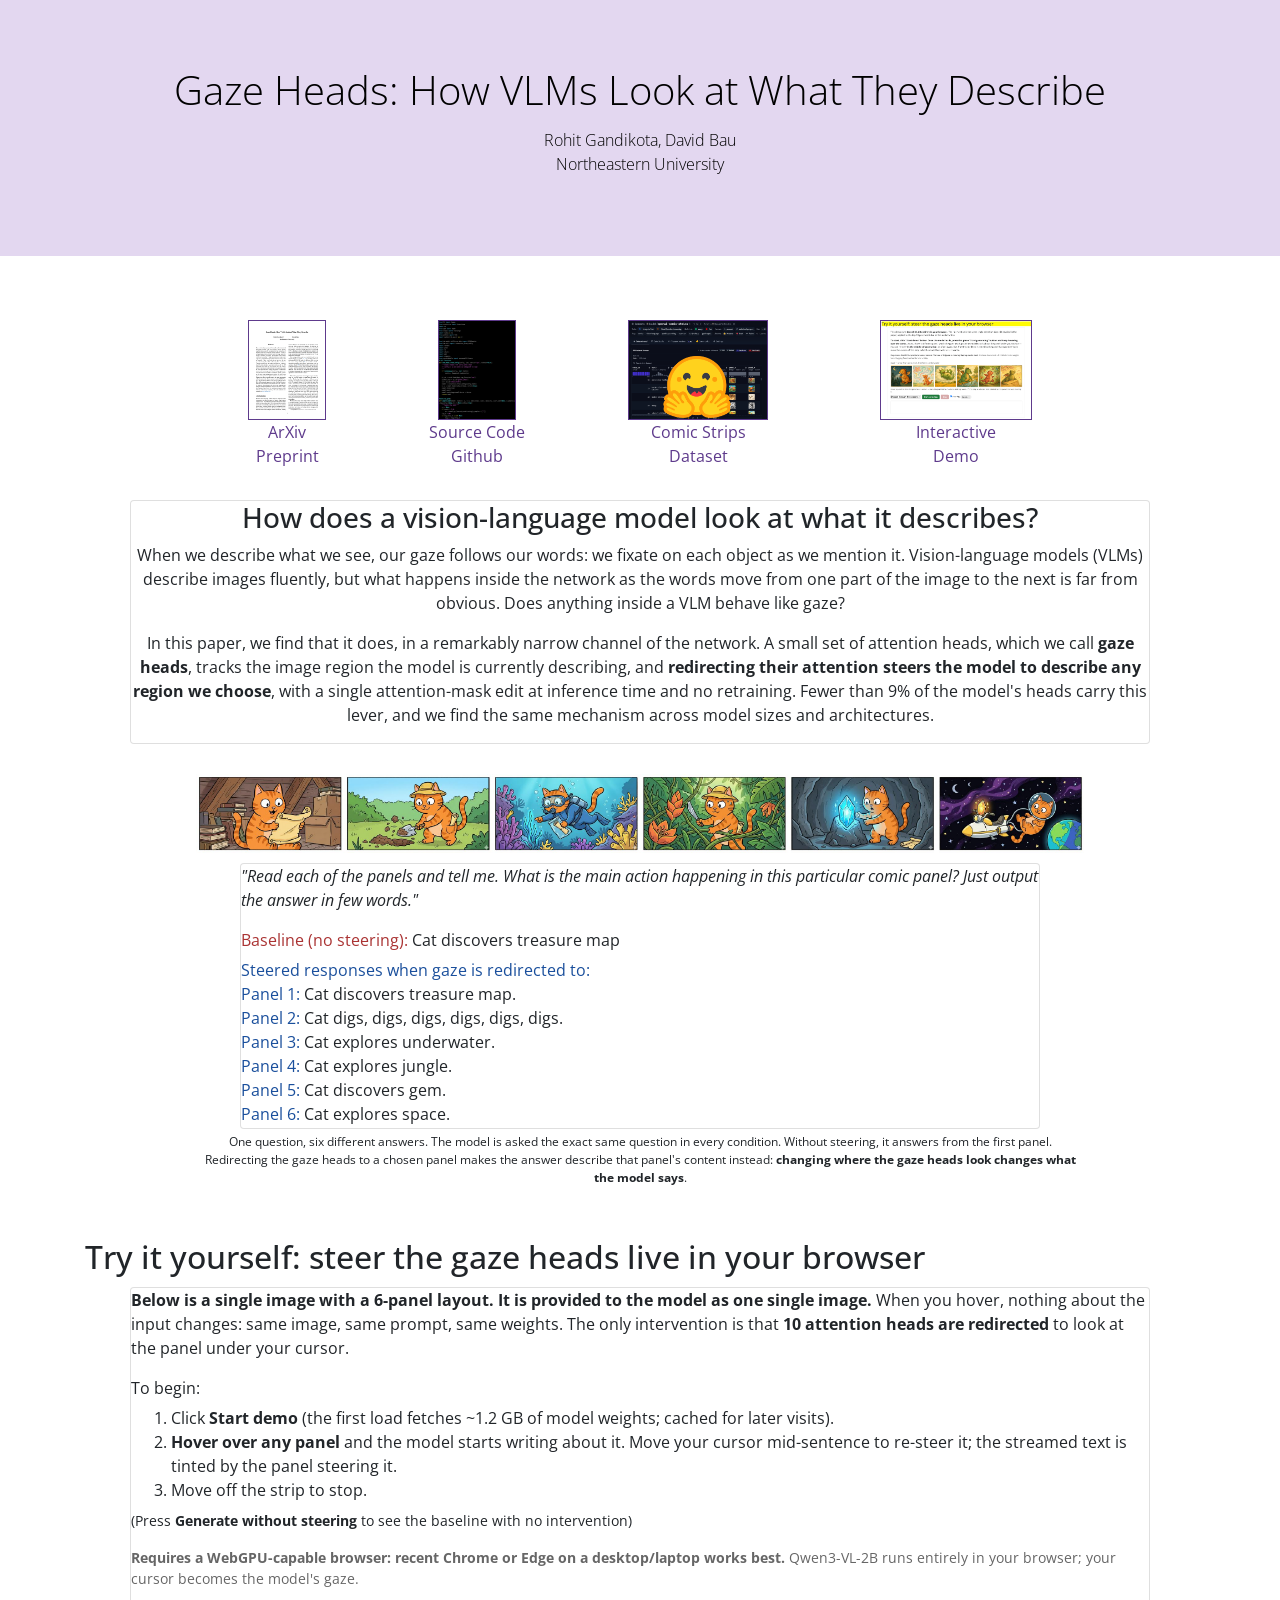
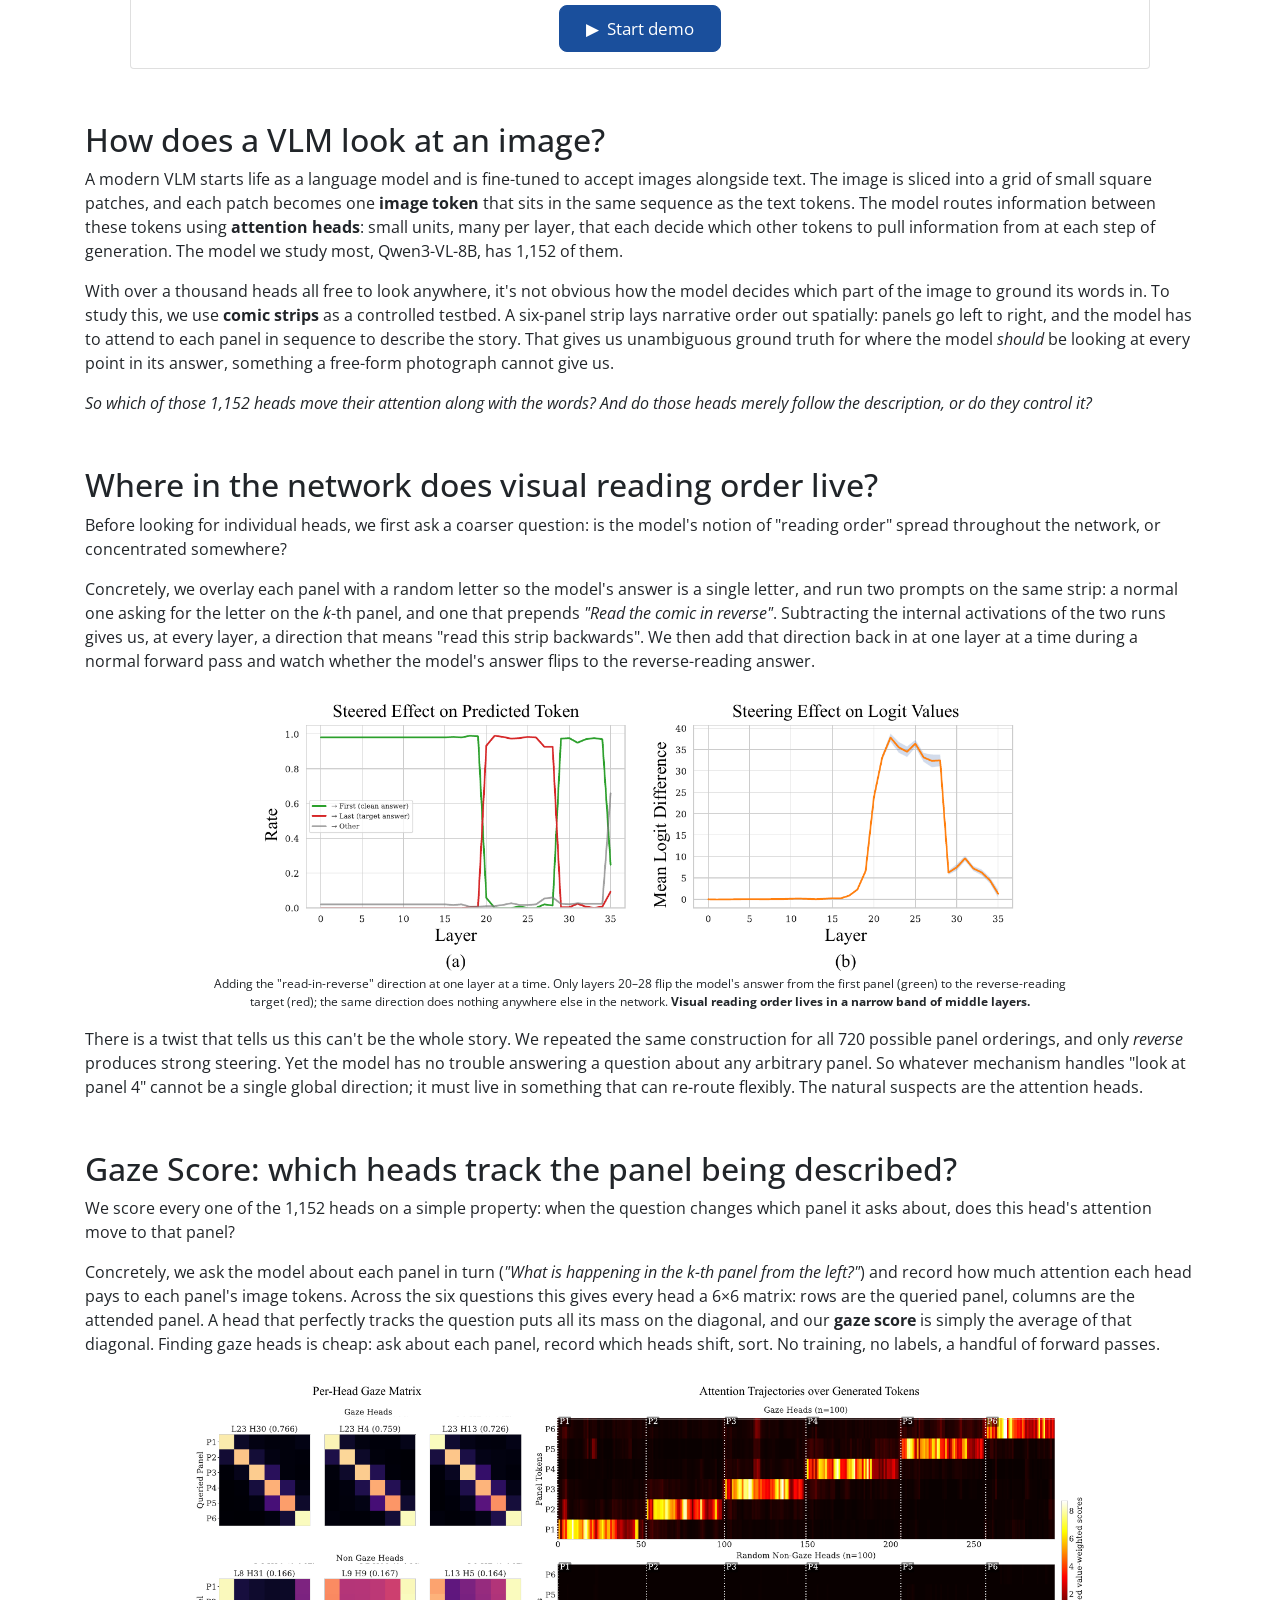
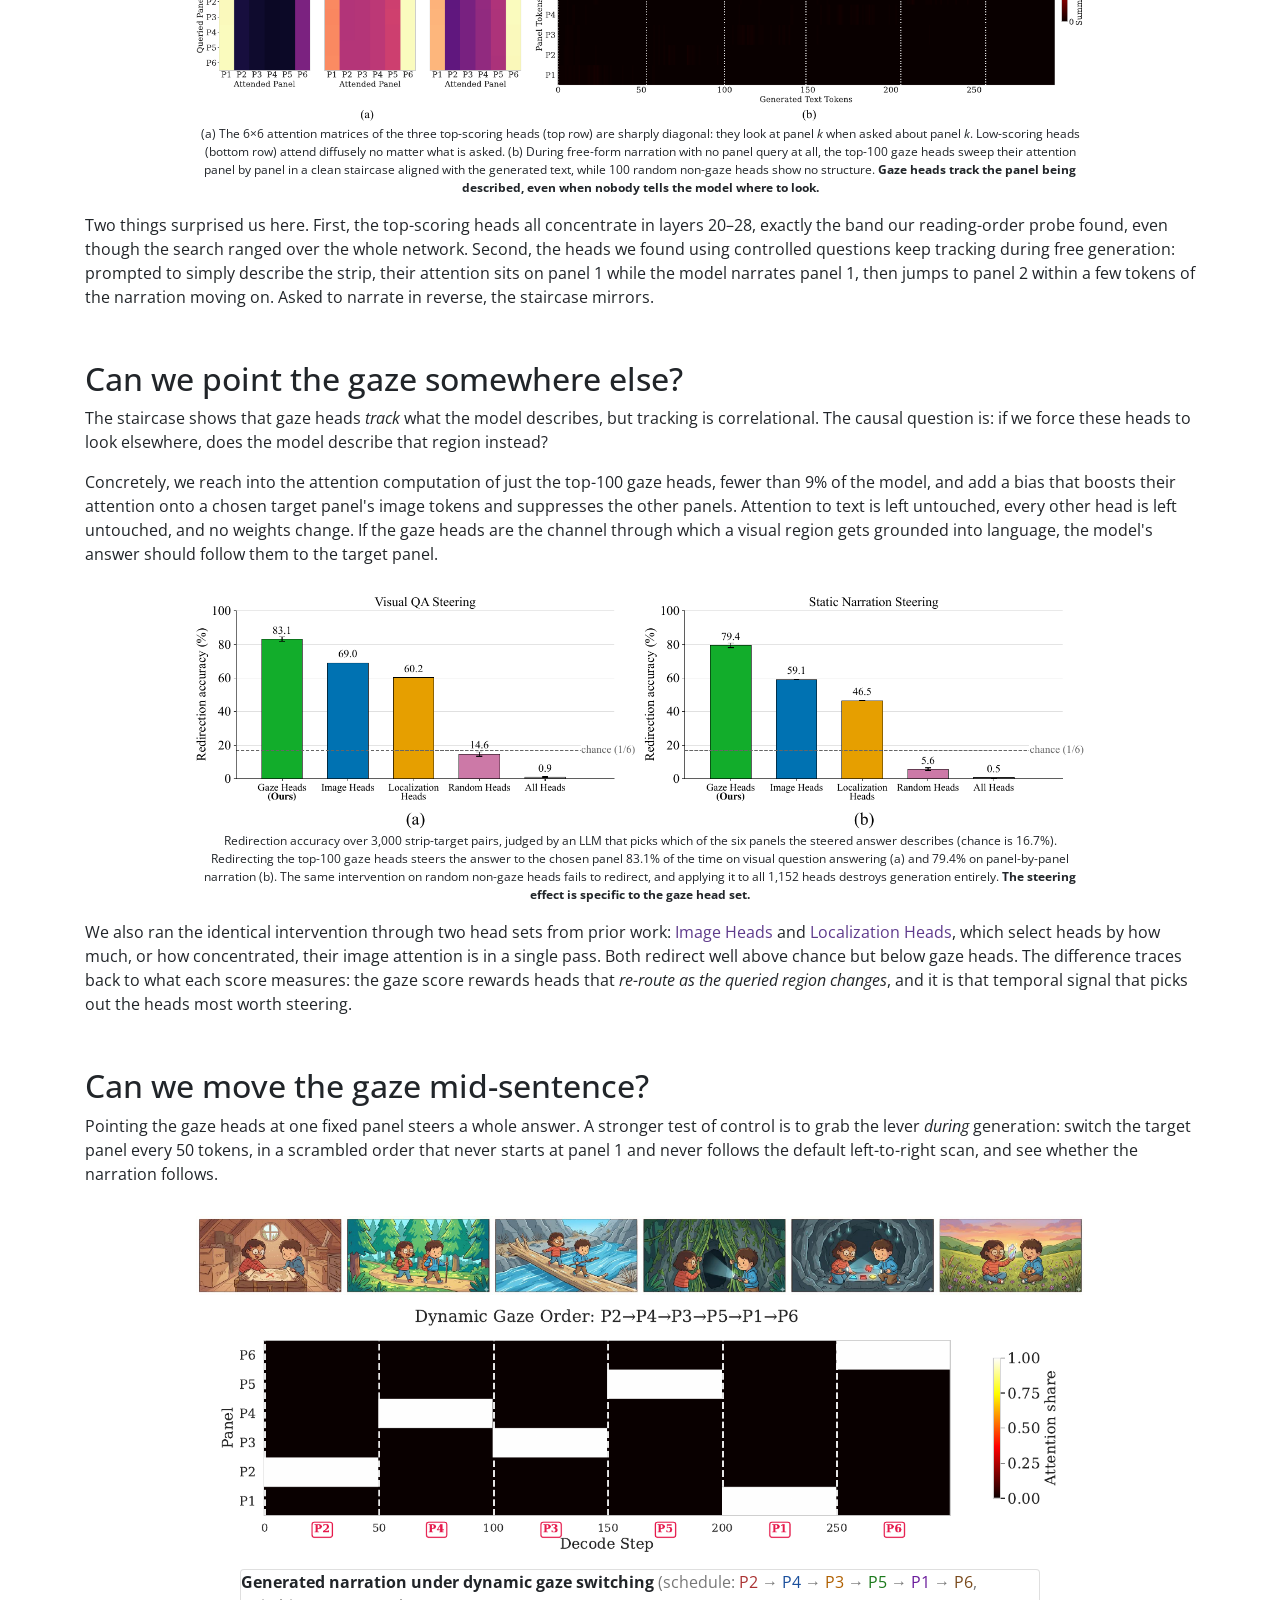
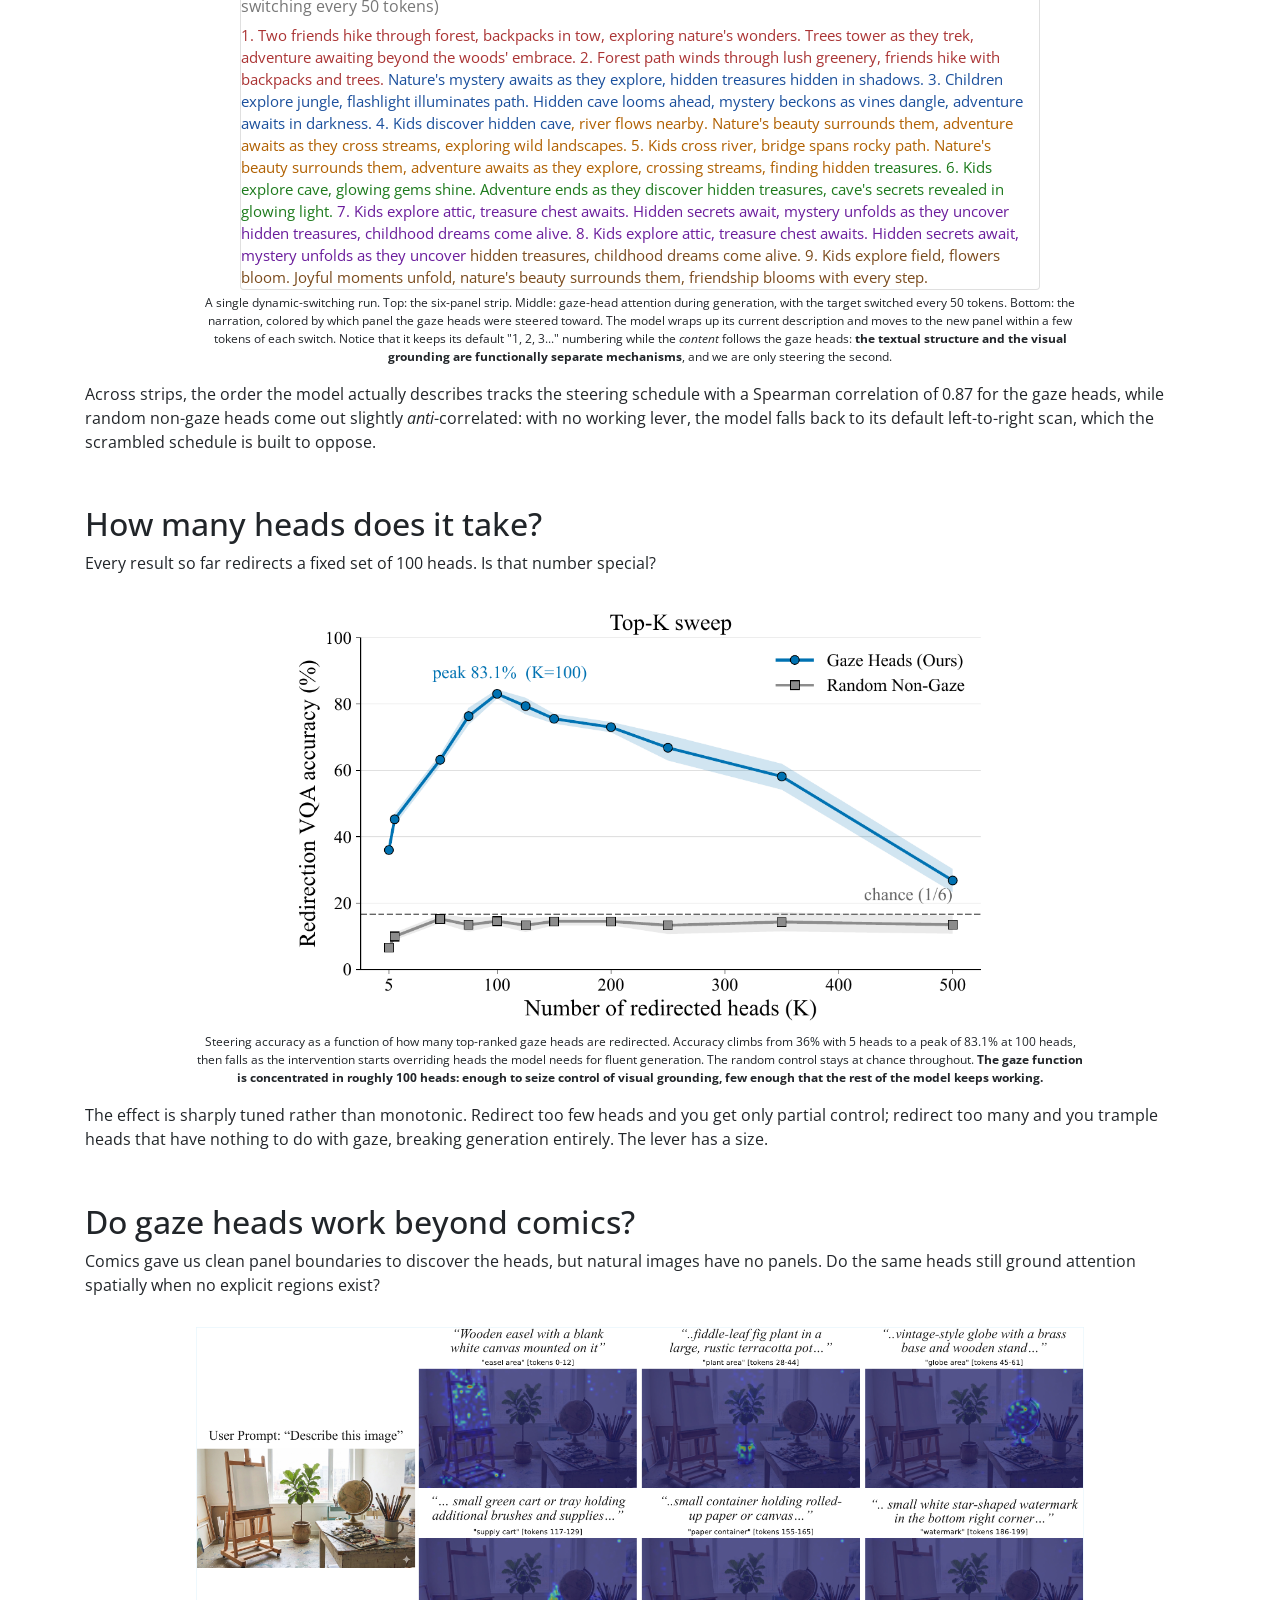
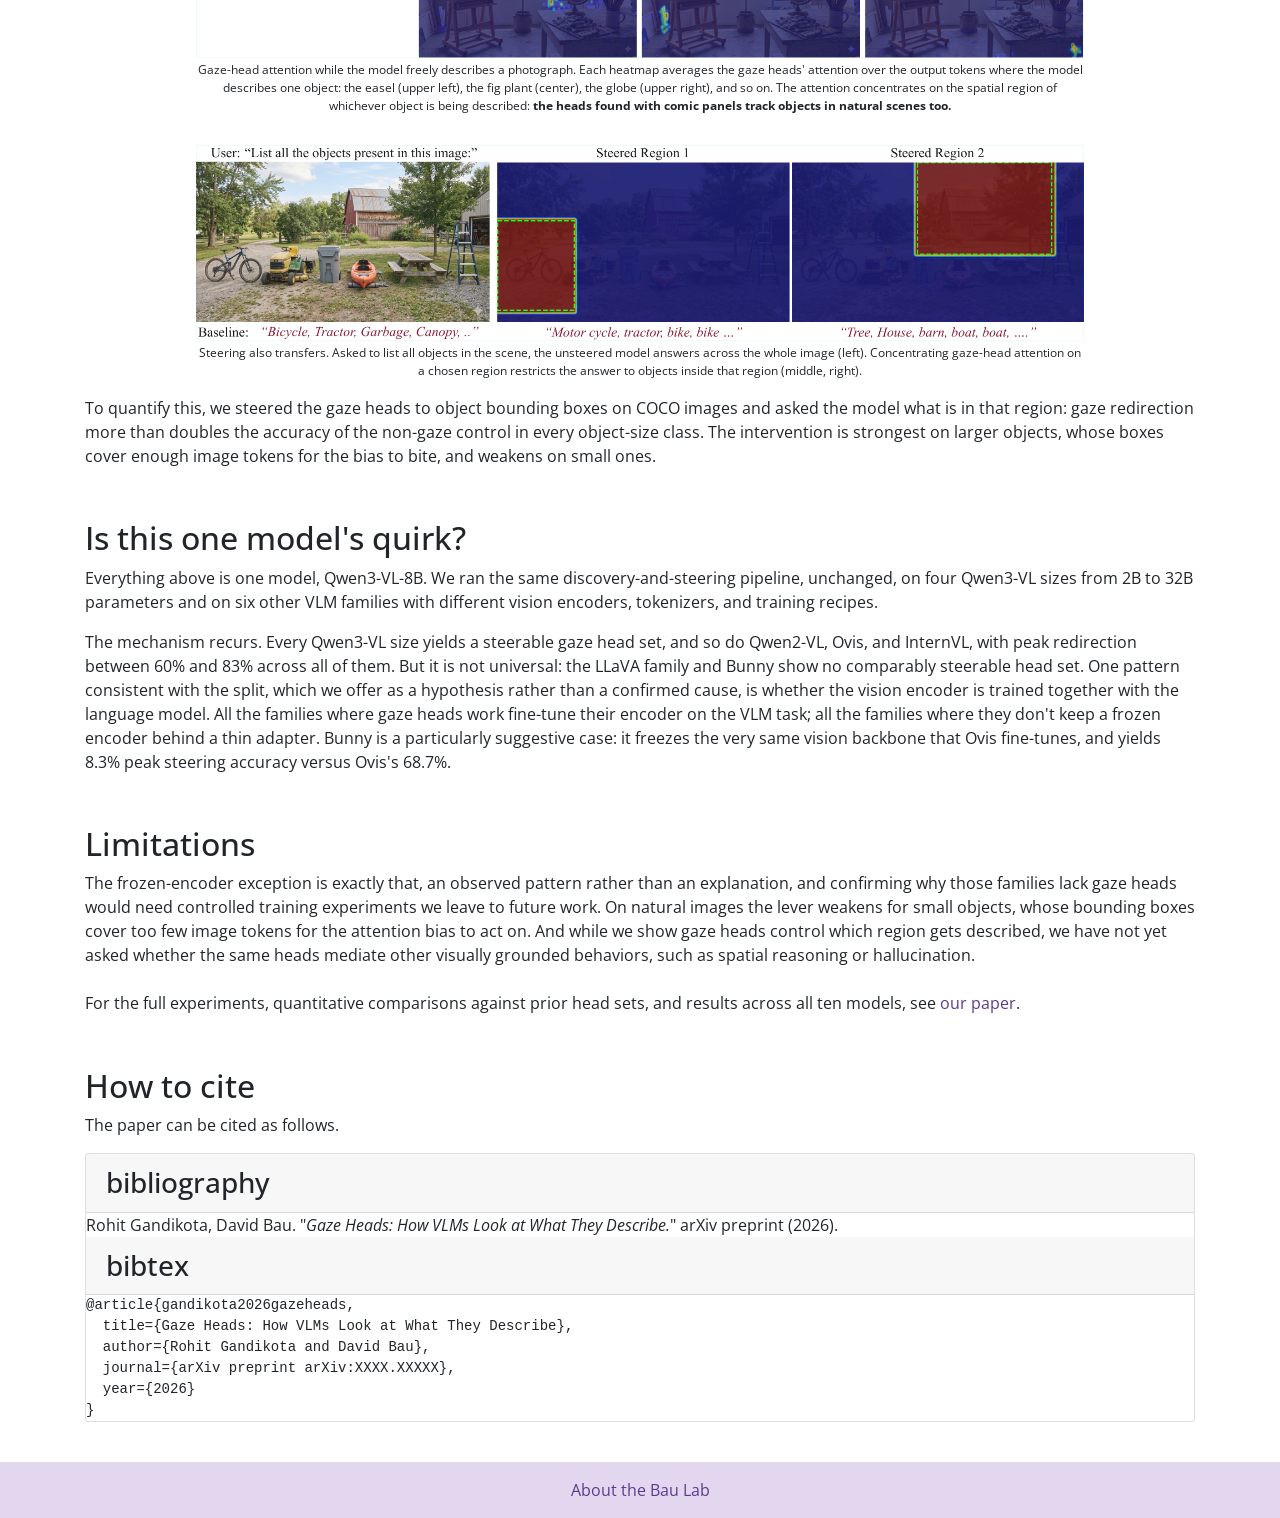
==== src/index.html @ 290272bc "adding new design cahnges" ====
<!doctype html>
<html lang="en">
<head>
<title>Gaze Heads: How VLMs Look at What They Describe</title>
<meta name="viewport" content="width=device-width,initial-scale=1" />
<meta name="description" content="A small set of attention heads in vision-language models tracks the image region being described, and redirecting them steers what the model says." />
<meta property="og:title" content="Gaze Heads: How VLMs Look at What They Describe" />
<meta property="og:description" content="A small set of attention heads in vision-language models tracks the image region being described, and redirecting them steers what the model says." />
<meta property="og:type" content="website" />
<meta name="twitter:card" content="summary" />
<meta name="twitter:title" content="Gaze Heads: How VLMs Look at What They Describe" />
<meta name="twitter:description" content="A small set of attention heads in vision-language models tracks the image region being described, and redirecting them steers what the model says." />
<link rel="apple-touch-icon" sizes="180x180" href="/images/apple-touch-icon.png">
<link rel="icon" type="image/png" sizes="32x32" href="/images/favicon-32x32.png">
<link rel="icon" type="image/png" sizes="16x16" href="/images/favicon-16x16.png">
<link rel="manifest" href="/site.webmanifest">

<link href="https://maxcdn.bootstrapcdn.com/bootstrap/4.0.0-alpha.6/css/bootstrap.min.css" rel="stylesheet" integrity="sha384-rwoIResjU2yc3z8GV/NPeZWAv56rSmLldC3R/AZzGRnGxQQKnKkoFVhFQhNUwEyJ" crossorigin="anonymous">
<script src="https://code.jquery.com/jquery-3.2.1.min.js" integrity="sha256-hwg4gsxgFZhOsEEamdOYGBf13FyQuiTwlAQgxVSNgt4=" crossorigin="anonymous"></script>
<link rel="preconnect" href="https://fonts.googleapis.com">
<link rel="preconnect" href="https://fonts.gstatic.com" crossorigin>
<link href="https://fonts.googleapis.com/css2?family=Noto+Sans+Math&display=swap" rel="stylesheet">
<link href="https://fonts.googleapis.com/css?family=Open+Sans:300,400,700" rel="stylesheet">
<link href="style.css" rel="stylesheet">

<style>
.relatedthumb {
  float:left; width: 200px; margin: 3px 10px 7px 0;
}
.relatedblock {
  clear: both;
  display: inline-block;
}
.bold-sc {
  font-variant: small-caps;
  font-weight: bold;
}
.cite, .citegroup {
  margin-bottom: 8px;
}
:target {
  background-color: yellow;
}
</style>
<script async src="https://www.googletagmanager.com/gtag/js?id=G-FD12LWN557"></script>
<script>
window.dataLayer = window.dataLayer || [];
function gtag(){dataLayer.push(arguments);}
gtag('js', new Date()); gtag('config', 'G-FD12LWN557');
</script>

</head>
<body class="nd-docs">
<div class="nd-pageheader">
 <div class="container">
 <h1 class="lead">
 Gaze Heads:
 <nobr class="widenobr">How VLMs Look</nobr>
 at
 <nobr class="widenobr">What They Describe</nobr>
 </h1>
<address>
  <nobr><a href="https://rohitgandikota.github.io/" target="_blank"
  >Rohit Gandikota</a>,</nobr>
  <nobr><a href="https://baulab.info/" target="_blank"
  >David Bau</a></nobr>
 <br>
  <nobr><a href="https://khoury.northeastern.edu/" target="_blank"
  >Northeastern University</a></nobr>

</address>
 </div>
</div><!-- end nd-pageheader -->

<div class="container">
<div class="row justify-content-center text-center">

<p>
<!-- TODO: update arXiv link once the preprint is live -->
<a href="https://arxiv.org/abs/XXXX.XXXXX" class="d-inline-block p-3 align-top" target="_blank"><img height="100" width="78" src="images/paper-thumb.png" style="border:1px solid; margin: 0 38px;" alt="ArXiv Preprint thumbnail" data-nothumb=""><br>ArXiv<br>Preprint</a>
<!-- TODO: update GitHub repo link -->
<a href="https://github.com/rohitgandikota/gaze-heads" class="d-inline-block p-3 align-top" target="_blank"><img height="100" width="78" src="images/code-thumb.png" style="border:1px solid; margin: 0 38px;" alt="Github code thumbnail" data-nothumb=""><br>Source Code<br>Github</a>
<a href="https://huggingface.co/datasets/baulab/openai-comic-strips" class="d-inline-block p-3 align-top" target="_blank"><img height="100" width="140" src="images/data-thumb.png" style="border:1px solid; margin: 0 38px;" alt="Dataset thumbnail" data-nothumb=""><br>Comic Strips<br>Dataset</a>
<a href="#demo" class="d-inline-block p-3 align-top"><img height="100" width="152" src="images/demo-thumb.png" style="border:1px solid; margin: 0 38px;" alt="Interactive demo thumbnail" data-nothumb=""><br>Interactive<br>Demo</a>
</p>

<div class="card" style="max-width: 1020px;">
<div class="card-block">
<h3>How does a vision-language model look at what it describes?</h3>
<p>
When we describe what we see, our gaze follows our words: we fixate on each
object as we mention it. Vision-language models (VLMs) describe images fluently,
but what happens inside the network as the words move from one part of the image
to the next is far from obvious. Does anything inside a VLM behave like gaze?
</p>
<p>
In this paper, we find that it does, in a remarkably narrow channel of the network.
A small set of attention heads, which we call <b>gaze heads</b>, tracks the image
region the model is currently describing, and <b>redirecting their attention steers
the model to describe any region we choose</b>, with a single attention-mask edit
at inference time and no retraining. Fewer than 9% of the model's heads carry
this lever, and we find the same mechanism across model sizes and architectures.
</p>
</div><!--card-block-->
</div><!--card-->

</div><!--row-->

<div class="row">
<div class="col">

<figure class="center_image" style="margin-top: 30px">
  <center><img src="images/paper/gaze/vqa_strip.png" style="width:100%; max-width:1000px"></center>
  <div class="card" style="max-width: 800px; margin: 10px auto 4px auto; text-align: left;">
    <div class="card-block">
    <p class="card-text"><i>"Read each of the panels and tell me. What is the main action happening in this particular comic panel? Just output the answer in few words."</i></p>
    <p class="card-text" style="margin-bottom: 6px;"><span style="color:#a33">Baseline (no steering):</span> Cat discovers treasure map</p>
    <p class="card-text" style="margin-bottom: 2px;"><span style="color:#1a4f9c">Steered responses when gaze is redirected to:</span><br>
    <span style="color:#1a4f9c">Panel 1:</span> Cat discovers treasure map.<br>
    <span style="color:#1a4f9c">Panel 2:</span> Cat digs, digs, digs, digs, digs, digs.<br>
    <span style="color:#1a4f9c">Panel 3:</span> Cat explores underwater.<br>
    <span style="color:#1a4f9c">Panel 4:</span> Cat explores jungle.<br>
    <span style="color:#1a4f9c">Panel 5:</span> Cat discovers gem.<br>
    <span style="color:#1a4f9c">Panel 6:</span> Cat explores space.</p>
    </div>
  </div>
  <figcaption>One question, six different answers. The model is asked the exact same
  question in every condition. Without steering, it answers from the first panel.
  Redirecting the gaze heads to a chosen panel makes the answer describe that panel's
  content instead: <b>changing where the gaze heads look changes what the model says</b>.
  </figcaption>
</figure>

  <h2 id="demo">Try it yourself: steer the gaze heads live in your browser</h2>
  <div class="card" style="max-width: 1020px; margin: 10px auto;">
    <div class="card-block" id="gazedemo-body">
      <p><b>Below is a single image with a 6-panel layout. It is provided to
        the model as one single image.</b> When you hover, nothing about the
        input changes: same image, same prompt, same weights. The only
        intervention is that <b>10 attention heads are redirected</b> to look
        at the panel under your cursor.</p>
      <p style="margin-bottom: 6px;">To begin:</p>
      <ol style="margin-bottom: 8px;">
        <li>Click <b>Start demo</b> (the first load fetches ~1.2&nbsp;GB of
          model weights; cached for later visits).</li>
        <li><b>Hover over any panel</b> and the model starts writing about it.
          Move your cursor mid-sentence to re-steer it; the streamed text is
          tinted by the panel steering it.</li>
        <li>Move off the strip to stop.</li>
      </ol>
      <p style="font-size: 14px;">(Press <b>Generate without steering</b> to
        see the baseline with no intervention)</p>
      <p id="gazedemo-note" style="color:#666; font-size: 14px;"><b>Requires a
      WebGPU-capable browser: recent Chrome or Edge on a desktop/laptop works
      best.</b> Qwen3-VL-2B runs entirely in your browser; your cursor becomes
      the model's gaze.</p>
      <p style="text-align:center;"><button id="gazedemo-start"
        style="padding: 10px 26px; font-size: 17px; border-radius: 8px;
        border: 1px solid #1a4f9c; background: #1a4f9c; color: white;
        cursor: pointer;">&#9654;&nbsp; Start demo</button></p>
    </div>
  </div>
  <script>
  document.getElementById('gazedemo-start').addEventListener('click', async function () {
    var btn = this;
    var note = document.getElementById('gazedemo-note');
    // The requirement note (#gazedemo-note) stays visible at ALL times \u2014
    // browsers can pass the navigator.gpu check and still stall later
    // (observed on Safari), and the note is the user's only hint why.
    var problem = function (msg) {
      var p = document.createElement('p');
      p.style.cssText = 'color:#a33; font-size: 14px;';
      p.innerHTML = msg;
      note.parentNode.insertBefore(p, note.nextSibling);
    };
    if (!navigator.gpu) {
      btn.style.display = 'none';
      problem('<b>This browser does not support WebGPU</b>, so the demo cannot run here.');
      return;
    }
    btn.disabled = true;
    btn.textContent = 'Starting\u2026';
    try {
      // Bump ?v= on demo.js changes so returning visitors never get a stale module.
      var mod = await import('./demo/demo.js?v=19');
      btn.style.display = 'none';
      await mod.start(document.getElementById('gazedemo-body'));
    } catch (e) {
      btn.disabled = false;
      btn.textContent = '\u25B6  Start demo';
      problem('The demo failed to start: ' + e.message);
      console.error(e);
    }
  });
  </script>

  <h2>How does a VLM look at an image?</h2>
  <p>A modern VLM starts life as a language model and is fine-tuned to accept images
  alongside text. The image is sliced into a grid of small square patches, and each patch
  becomes one <b>image token</b> that sits in the same sequence as the text tokens. The model
  routes information between these tokens using <b>attention heads</b>: small units, many per
  layer, that each decide which other tokens to pull information from at each step of
  generation. The model we study most, Qwen3-VL-8B, has 1,152 of them.</p>
  <p>With over a thousand heads all free to look anywhere, it's not obvious how the model
  decides which part of the image to ground its words in. To study this, we use <b>comic strips</b>
  as a controlled testbed. A six-panel strip lays narrative order out spatially: panels go
  left to right, and the model has to attend to each panel in sequence to describe the story.
  That gives us unambiguous ground truth for where the model <i>should</i> be looking at every
  point in its answer, something a free-form photograph cannot give us.</p>
  <p><i>So which of those 1,152 heads move their attention along with the words? And do
  those heads merely follow the description, or do they control it?</i></p>

  <h2>Where in the network does visual reading order live?</h2>
  <p>Before looking for individual heads, we first ask a coarser question: is the model's
  notion of "reading order" spread throughout the network, or concentrated somewhere?</p>
  <p>Concretely, we overlay each panel with a random letter so the model's answer is a single
  letter, and run two prompts on the same strip: a normal one asking for the letter on the
  <i>k</i>-th panel, and one that prepends <i>"Read the comic in reverse"</i>. Subtracting the
  internal activations of the two runs gives us, at every layer, a direction that means
  "read this strip backwards". We then add that direction back in at one layer at a time
  during a normal forward pass and watch whether the model's answer flips to the
  reverse-reading answer.</p>
  <figure class="center_image" style="margin-top: 30px">
    <center><img src="images/paper/gaze/layer_flip.png" style="width:100%; max-width:750px"></center>
    <figcaption>Adding the "read-in-reverse" direction at one layer at a time. Only layers
    20&ndash;28 flip the model's answer from the first panel (green) to the reverse-reading
    target (red); the same direction does nothing anywhere else in the network. <b>Visual
    reading order lives in a narrow band of middle layers.</b>
    </figcaption>
  </figure>
  <p>There is a twist that tells us this can't be the whole story. We repeated the same
  construction for all 720 possible panel orderings, and only <i>reverse</i> produces strong
  steering. Yet the model has no trouble answering a question about any arbitrary panel.
  So whatever mechanism handles "look at panel 4" cannot be a single global direction;
  it must live in something that can re-route flexibly. The natural suspects are the
  attention heads.</p>

  <h2>Gaze Score: which heads track the panel being described?</h2>
  <p>We score every one of the 1,152 heads on a simple property: when the question changes
  which panel it asks about, does this head's attention move to that panel?</p>
  <p>Concretely, we ask the model about each panel in turn (<i>"What is happening in the
  k-th panel from the left?"</i>) and record how much attention each head pays to each panel's
  image tokens. Across the six questions this gives every head a 6&times;6 matrix: rows are
  the queried panel, columns are the attended panel. A head that perfectly tracks the
  question puts all its mass on the diagonal, and our <b>gaze score</b> is simply the average
  of that diagonal. Finding gaze heads is cheap: ask about each panel, record which heads
  shift, sort. No training, no labels, a handful of forward passes.</p>
  <figure class="center_image" style="margin-top: 30px">
    <center><img src="images/paper/gaze/gaze_scores.png" style="width:100%; max-width:1000px"></center>
    <figcaption>(a)&nbsp;The 6&times;6 attention matrices of the three top-scoring heads (top row)
    are sharply diagonal: they look at panel <i>k</i> when asked about panel <i>k</i>. Low-scoring
    heads (bottom row) attend diffusely no matter what is asked. (b)&nbsp;During
    free-form narration with no panel query at all, the top-100 gaze heads sweep their attention
    panel by panel in a clean staircase aligned with the generated text, while 100 random
    non-gaze heads show no structure. <b>Gaze heads track the panel being described, even when
    nobody tells the model where to look.</b>
    </figcaption>
  </figure>
  <p>Two things surprised us here. First, the top-scoring heads all concentrate in layers
  20&ndash;28, exactly the band our reading-order probe found, even though the search ranged
  over the whole network. Second, the heads we found using controlled questions keep tracking
  during free generation: prompted to simply describe the strip, their attention sits on
  panel 1 while the model narrates panel 1, then jumps to panel 2 within a few tokens of the
  narration moving on. Asked to narrate in reverse, the staircase mirrors.</p>

  <h2>Can we point the gaze somewhere else?</h2>
  <p>The staircase shows that gaze heads <i>track</i> what the model describes, but tracking is
  correlational. The causal question is: if we force these heads to look elsewhere, does the
  model describe that region instead?</p>
  <p>Concretely, we reach into the attention computation of just the top-100 gaze heads,
  fewer than 9% of the model, and add a bias that boosts their attention onto a chosen
  target panel's image tokens and suppresses the other panels. Attention to text is left
  untouched, every other head is left untouched, and no weights change. If the gaze heads
  are the channel through which a visual region gets grounded into language, the model's
  answer should follow them to the target panel.</p>
  <figure class="center_image" style="margin-top: 30px">
    <center><img src="images/paper/gaze/redirection_bars.png" style="width:100%; max-width:900px"></center>
    <figcaption>Redirection accuracy over 3,000 strip-target pairs, judged by an LLM that picks
    which of the six panels the steered answer describes (chance is 16.7%). Redirecting the
    top-100 gaze heads steers the answer to the chosen panel 83.1% of the time on visual
    question answering (a) and 79.4% on panel-by-panel narration (b). The same intervention on
    random non-gaze heads fails to redirect, and applying it to all 1,152 heads destroys
    generation entirely. <b>The steering effect is specific to the gaze head set.</b>
    </figcaption>
  </figure>
  <p>We also ran the identical intervention through two head sets from prior work:
  <a href="https://arxiv.org/abs/2510.02790">Image Heads</a> and
  <a href="https://arxiv.org/abs/2503.06287">Localization Heads</a>, which select heads by how
  much, or how concentrated, their image attention is in a single pass. Both redirect well
  above chance but below gaze heads. The difference traces back to what each score measures:
  the gaze score rewards heads that <i>re-route as the queried region changes</i>, and it is that
  temporal signal that picks out the heads most worth steering.</p>

  <h2>Can we move the gaze mid-sentence?</h2>
  <p>Pointing the gaze heads at one fixed panel steers a whole answer. A stronger test of
  control is to grab the lever <i>during</i> generation: switch the target panel every 50 tokens,
  in a scrambled order that never starts at panel 1 and never follows the default
  left-to-right scan, and see whether the narration follows.</p>
  <figure class="center_image" style="margin-top: 30px">
    <center><img src="images/paper/gaze/dynamic_strip.png" style="width:100%; max-width:1000px"></center>
    <center><img src="images/paper/gaze/dynamic_trajectory.png" style="width:100%; max-width:850px; margin-top:8px"></center>
    <div class="card" style="max-width: 800px; margin: 10px auto 4px auto; text-align: left;">
      <div class="card-block">
      <p class="card-text" style="margin-bottom:6px"><b>Generated narration under dynamic gaze switching</b>
      <span style="color:#777">(schedule: <span style="color:#a33">P2</span> &rarr;
      <span style="color:#1a4f9c">P4</span> &rarr; <span style="color:#b06000">P3</span> &rarr;
      <span style="color:#1c7a1c">P5</span> &rarr; <span style="color:#6a1c9c">P1</span> &rarr;
      <span style="color:#7a4a1c">P6</span>, switching every 50 tokens)</span></p>
      <p class="card-text" style="font-size:0.92em; margin-bottom:0">
      <span style="color:#a33">1. Two friends hike through forest, backpacks in tow, exploring nature's wonders. Trees tower as they trek, adventure awaiting beyond the woods' embrace. 2. Forest path winds through lush greenery, friends hike with backpacks and trees.</span>
      <span style="color:#1a4f9c">Nature's mystery awaits as they explore, hidden treasures hidden in shadows. 3. Children explore jungle, flashlight illuminates path. Hidden cave looms ahead, mystery beckons as vines dangle, adventure awaits in darkness. 4. Kids discover hidden cave</span><span style="color:#b06000">, river flows nearby. Nature's beauty surrounds them, adventure awaits as they cross streams, exploring wild landscapes. 5. Kids cross river, bridge spans rocky path. Nature's beauty surrounds them, adventure awaits as they explore, crossing streams, finding hidden</span>
      <span style="color:#1c7a1c">treasures. 6. Kids explore cave, glowing gems shine. Adventure ends as they discover hidden treasures, cave's secrets revealed in glowing light.</span>
      <span style="color:#6a1c9c">7. Kids explore attic, treasure chest awaits. Hidden secrets await, mystery unfolds as they uncover hidden treasures, childhood dreams come alive. 8. Kids explore attic, treasure chest awaits. Hidden secrets await, mystery unfolds as they uncover</span>
      <span style="color:#7a4a1c">hidden treasures, childhood dreams come alive. 9. Kids explore field, flowers bloom. Joyful moments unfold, nature's beauty surrounds them, friendship blooms with every step.</span>
      </p>
      </div>
    </div>
    <figcaption>A single dynamic-switching run. Top: the six-panel strip. Middle: gaze-head
    attention during generation, with the target switched every 50 tokens. Bottom: the
    narration, colored by which panel the gaze heads were steered toward. The model wraps up
    its current description and moves to the new panel within a few tokens of each switch.
    Notice that it keeps its default "1, 2, 3..." numbering while the <i>content</i> follows the
    gaze heads: <b>the textual structure and the visual grounding are functionally separate
    mechanisms</b>, and we are only steering the second.
    </figcaption>
  </figure>
  <p>Across strips, the order the model actually describes tracks the steering schedule with
  a Spearman correlation of 0.87 for the gaze heads, while random non-gaze heads come out
  slightly <i>anti</i>-correlated: with no working lever, the model falls back to its default
  left-to-right scan, which the scrambled schedule is built to oppose.</p>

  <h2>How many heads does it take?</h2>
  <p>Every result so far redirects a fixed set of 100 heads. Is that number special?</p>
  <figure class="center_image" style="margin-top: 30px">
    <center><img src="images/paper/gaze/topk_sweep.png" style="width:100%; max-width:700px"></center>
    <figcaption>Steering accuracy as a function of how many top-ranked gaze heads are
    redirected. Accuracy climbs from 36% with 5 heads to a peak of 83.1% at 100 heads, then
    falls as the intervention starts overriding heads the model needs for fluent generation.
    The random control stays at chance throughout. <b>The gaze function is concentrated in
    roughly 100 heads: enough to seize control of visual grounding, few enough that the rest
    of the model keeps working.</b>
    </figcaption>
  </figure>
  <p>The effect is sharply tuned rather than monotonic. Redirect too few heads and you get
  only partial control; redirect too many and you trample heads that have nothing to do with
  gaze, breaking generation entirely. The lever has a size.</p>

  <h2>Do gaze heads work beyond comics?</h2>
  <p>Comics gave us clean panel boundaries to discover the heads, but natural images have no
  panels. Do the same heads still ground attention spatially when no explicit regions exist?</p>
  <figure class="center_image" style="margin-top: 30px">
    <center><img src="images/paper/gaze/natural_gaze.png" style="width:100%; max-width:1000px"></center>
    <figcaption>Gaze-head attention while the model freely describes a photograph. Each heatmap
    averages the gaze heads' attention over the output tokens where the model describes one
    object: the easel (upper left), the fig plant (center), the globe (upper right), and so on.
    The attention concentrates on the spatial region of whichever object is being described:
    <b>the heads found with comic panels track objects in natural scenes too.</b>
    </figcaption>
  </figure>
  <figure class="center_image" style="margin-top: 30px">
    <center><img src="images/paper/gaze/natural_steer.png" style="width:100%; max-width:1000px"></center>
    <figcaption>Steering also transfers. Asked to list all objects in the scene, the unsteered
    model answers across the whole image (left). Concentrating gaze-head attention on a chosen
    region restricts the answer to objects inside that region (middle, right).
    </figcaption>
  </figure>
  <p>To quantify this, we steered the gaze heads to object bounding boxes on COCO images and
  asked the model what is in that region: gaze redirection more than doubles the accuracy of
  the non-gaze control in every object-size class. The intervention is strongest on larger
  objects, whose boxes cover enough image tokens for the bias to bite, and weakens on small
  ones.</p>

  <h2>Is this one model's quirk?</h2>
  <p>Everything above is one model, Qwen3-VL-8B. We ran the same discovery-and-steering
  pipeline, unchanged, on four Qwen3-VL sizes from 2B to 32B parameters and on six other VLM
  families with different vision encoders, tokenizers, and training recipes.</p>
  <p>The mechanism recurs. Every Qwen3-VL size yields a steerable gaze head set, and so do
  Qwen2-VL, Ovis, and InternVL, with peak redirection between 60% and 83% across all of them.
  But it is not universal: the LLaVA family and Bunny show no comparably steerable head set.
  One pattern consistent with the split, which we offer as a hypothesis rather than a
  confirmed cause, is whether the vision encoder is trained together with the language model.
  All the families where gaze heads work fine-tune their encoder on the VLM task; all the
  families where they don't keep a frozen encoder behind a thin adapter. Bunny is a
  particularly suggestive case: it freezes the very same vision backbone that Ovis fine-tunes,
  and yields 8.3% peak steering accuracy versus Ovis's 68.7%.</p>

  <h2>Limitations</h2>
  <p>The frozen-encoder exception is exactly that, an observed pattern rather than an explanation,
  and confirming why those families lack gaze heads would need controlled training experiments
  we leave to future work. On natural images the lever weakens for small objects, whose
  bounding boxes cover too few image tokens for the attention bias to act on. And while we
  show gaze heads control which region gets described, we have not yet asked whether the same
  heads mediate other visually grounded behaviors, such as spatial reasoning or hallucination.</p>

  <p style="margin-top: 24px">For the full experiments, quantitative comparisons against prior
  head sets, and results across all ten models, see
  <!-- TODO: update arXiv link -->
  <a href="https://arxiv.org/abs/XXXX.XXXXX">our paper</a>.</p>

<h2>How to cite</h2>

<p>The paper can be cited as follows.
</p>

<div class="card">
<h3 class="card-header">bibliography</h3>
<div class="card-block">
<p style="text-indent: -3em; margin-left: 3em;" class="card-text clickselect">
Rohit Gandikota, David Bau. "<em>Gaze Heads: How VLMs Look at What They Describe.</em>"
arXiv preprint (2026).
</p>
</div>
<h3 class="card-header">bibtex</h3>
<div class="card-block">
<pre class="card-text clickselect">
@article{gandikota2026gazeheads,
  title={Gaze Heads: How VLMs Look at What They Describe},
  author={Rohit Gandikota and David Bau},
  journal={arXiv preprint arXiv:XXXX.XXXXX},
  year={2026}
}
</pre>
</div>
</div>
</p>

</div>
</div><!--row -->
</div> <!-- container -->

<footer class="nd-pagefooter">
  <div class="row">
    <div class="col-6 col-md text-center">
      <a href="https://baulab.info/">About the Bau Lab</a>
    </div>
  </div>
</footer>

</body>
<script>
$(document).on('click', '.clickselect', function(ev) {
  var range = document.createRange();
  range.selectNodeContents(this);
  var sel = window.getSelection();
  sel.removeAllRanges();
  sel.addRange(range);
});
</script>
</html>
---- src/style.css ----
body, td, th {
  font-family: 'Open Sans', sans-serif;
}
h2 {
  margin-top: 3ex;
}
/* Soft lilac: Gaze Heads */
.color-primary-0 { color: #5E3A8C }

a {
  color: #5E3A8C;
}
.color-primary-1 { color: #199099 }
.color-primary-2 { color: #969518 }
.color-primary-3 { color: #1AA16A }
.color-primary-4 { color: #56A11A }

.nd-pageheader {
  padding: 2rem 15px;
  margin-bottom: 1.5rem;
  color: #000000;
  text-align: center;
  background-color: #E3D7F0;
}

.nd-pageheader a, .nd-pageheader a.likelink {
  color: #000000;
}

.nd-pagefooter {
  margin-top: 1.5rem;
  padding: 1rem;
  color: #000000;
  text-align: center;
  background-color: #E3D7F0;
}

.nd-pagefooter a {
  color: #5E3A8C;
}

.nd-pageheader .container {
  position: relative
}

.nd-pageheader address {
  font-weight: 300;
}

.nd-pageheader p, .nd-pageheader h1 {
  margin-bottom: 0.75rem;
  font-size: 2.25rem;
  font-weight: 300;
  line-height: 1.3;
}

.citation {
  margin-top: 15px;
  clear: both;
}
.citation:after {
  content: '';
  display: table;
  clear: both;
}
.citation img {
  float: left;
  margin: 0 10px 10px 0;
  width: 250px;
}

.newsmedia {
  margin-top: 15px;
  clear: both;
}
.newsmedia:after {
  content: '';
  display: table;
  clear: both;
}
.newsmedia img {
  float: left;
  margin: 20px 20px 10px 0;
  width: 140px;
  border: none;
}


figcaption {
  display: block;
  text-align: center;
  font-size: 12px;
  margin-top: 3px;
}

.highlight {
  padding: 1.5rem;
  margin-right: 0;
  margin-left: 0;
  background: gainsboro;
}

.bigfig {
  max-width: 90%;
  width: 700px;
}
.smallfig {
  text-align: center;
  width: 90%;
}
.medfig {
  text-align: center;
  width: 90%;
}

.modal .big-modal {
  width:auto;
  max-width:90%;
  max-height:80%;
}

.img-wrapper {
  text-align: center;
}

.big-modal img {
  max-height: 60vh;
}

.img-scroller {
  overflow-x: scroll;
}

.img-scroller .img-fluid {
  max-width: initial;
}

@media (min-width: 576px) {
  .nd-pageheader {
    padding-top:4rem;
    padding-bottom: 4rem;
    margin-bottom: 3rem;
  }
}

@media (min-width: 768px) {
  .smallfig {
    width: 65%;
  }
  .medfig {
    width: 75%;
  }
  .nd-pageheader p, .nd-pageheader h1 {
    font-size: 2.5rem
  }
  .twocol-md {
     column-count: 2;
  }
}

@media (min-width: 992px) {
  .smallfig {
    width: 40%;
  }
  .medfig {
    width: 50%;
  }
  #fig-arch-compare {
    width: 49%;
  }
}

.best { font: 12.5px Helvetica; }
.best { border-collapse: collapse; border-spacing: 0; }
.best td { position: relative; }
.best td img { margin-top: 15px; }
.best td .unit { font-size: 10px; position: absolute; top: 0; left: 3px; white-space: nowrap; width: 100%; text-overflow: clip; overflow: hidden; }
.best td .score { display: none; position: absolute; top: 0; right: 3px; white-sapce: nowrap; }
.best td:nth-child(1) {
  min-width: 28px;
  border-right: 3px solid transparent;
}
.best td .netname {
	transform: translateX(-50%) translateY(-50%) rotate(-90deg);
	position: absolute;
	left: 50%;
	top: 50%;
	text-align: center;
	font: 12px helvetica;
	white-space: nowrap;
	padding: 4px;
}
.best th, .best td {
  padding-left: 3px;
}
.best img {
  width: 100%;
}
.best .concept {
	color: black;
	font: 14px helvetica;
  padding-bottom: 2px;
  text-transform: capitalize;
  text-align: left;
  margin-right: 1px;
}

nobr.widenobr {
  white-space: normal;
}

@media (min-width: 576px) {
  .best td .unit { font-size: inherit; }
  .best td .netname { font-size: 14px; }
  .best .concept { font-size: 20px; }
   br.widenobr { white-space: nowrap; }
}

@media (min-width: 768px) {
  .best td .netname { font-size: 17px; }
}

@media (min-width: 1200px) {
  .best td .score { display: block; }
}

.modal {
  text-align: center;
  padding: 0!important;
}

.modal:before {
  content: '';
  display: inline-block;
  height: 80%;
  vertical-align: middle;
  margin-right: -4px;
}

.modal-dialog {
  display: inline-block;
  text-align: left;
  vertical-align: middle;
}

.center_image {
  display: block;
  margin-left: auto;
  margin-right: auto;
  width: 80%;
}
/* Trick for moving the media-control-panel down on chrome */
/*
video::-webkit-media-controls-panel {
 margin-top: 30px;
}
video[controls] {
 margin-bottom: 30px;
}
*/
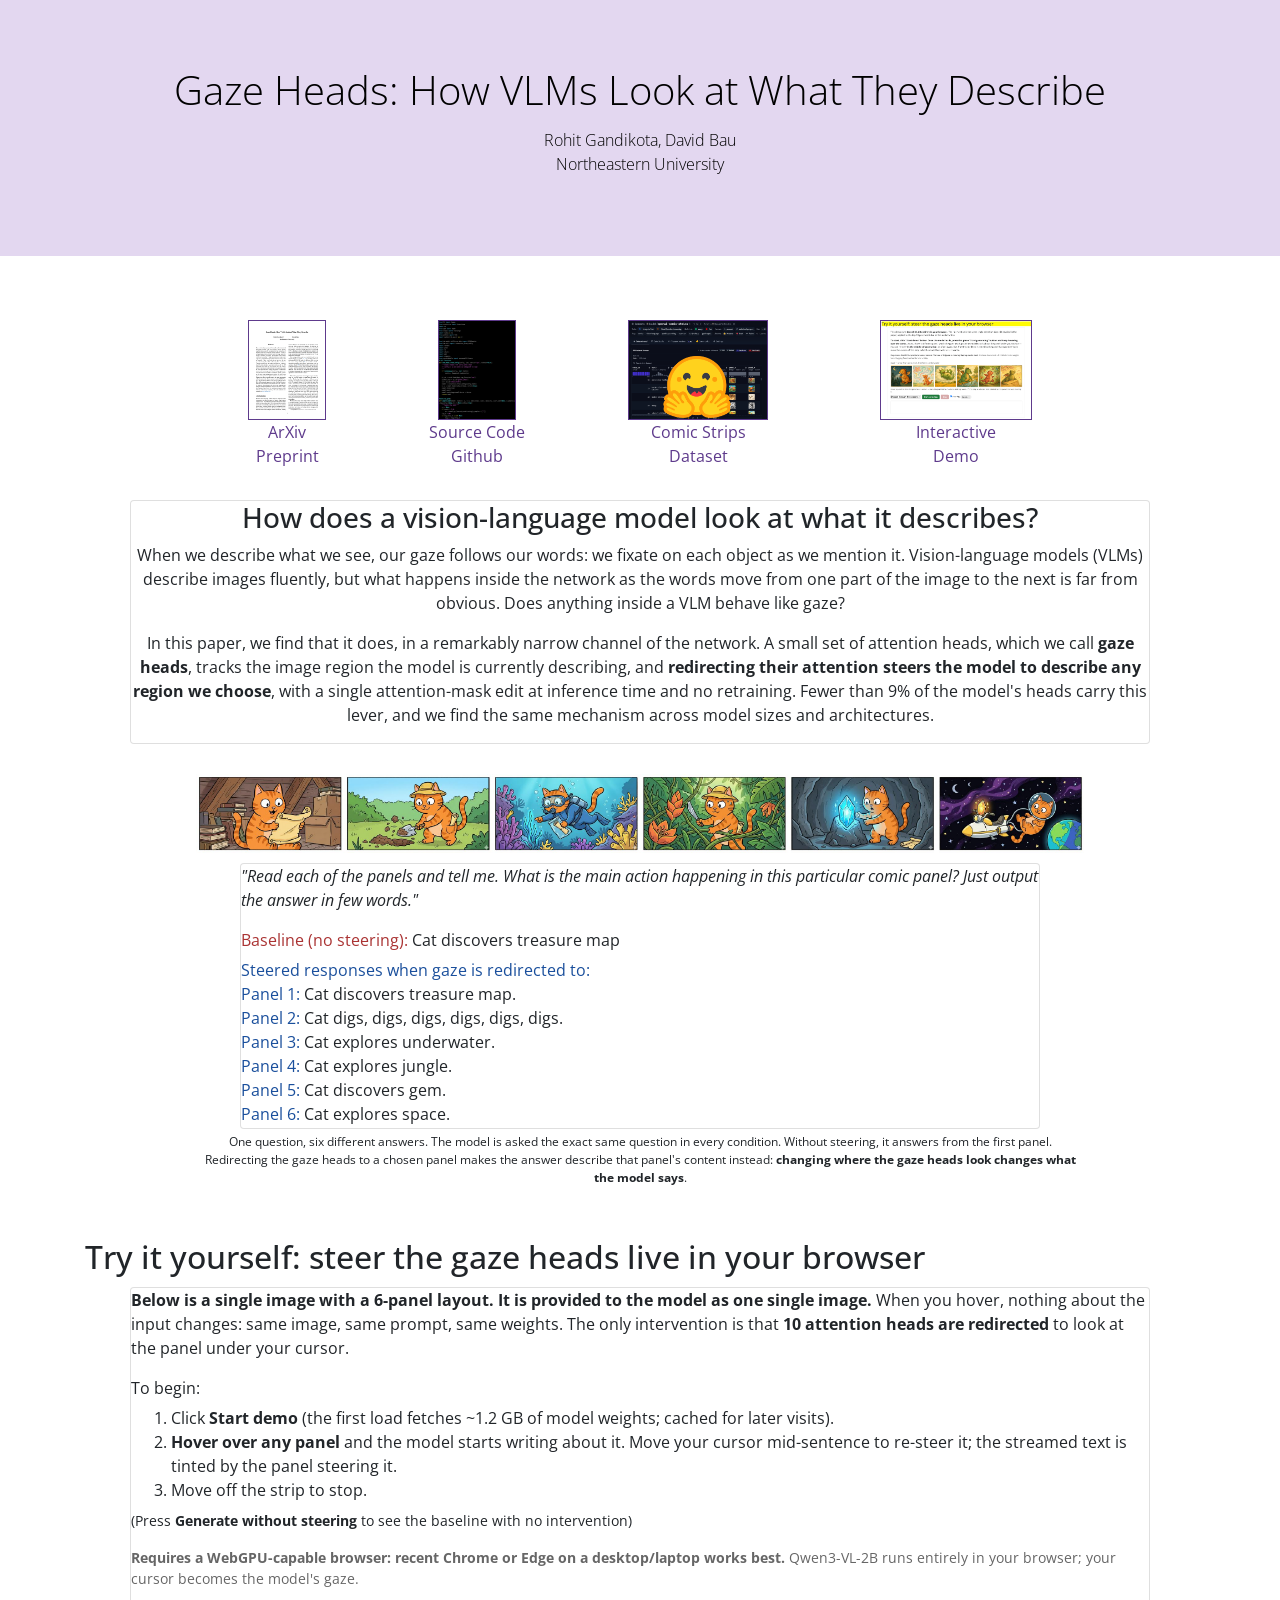
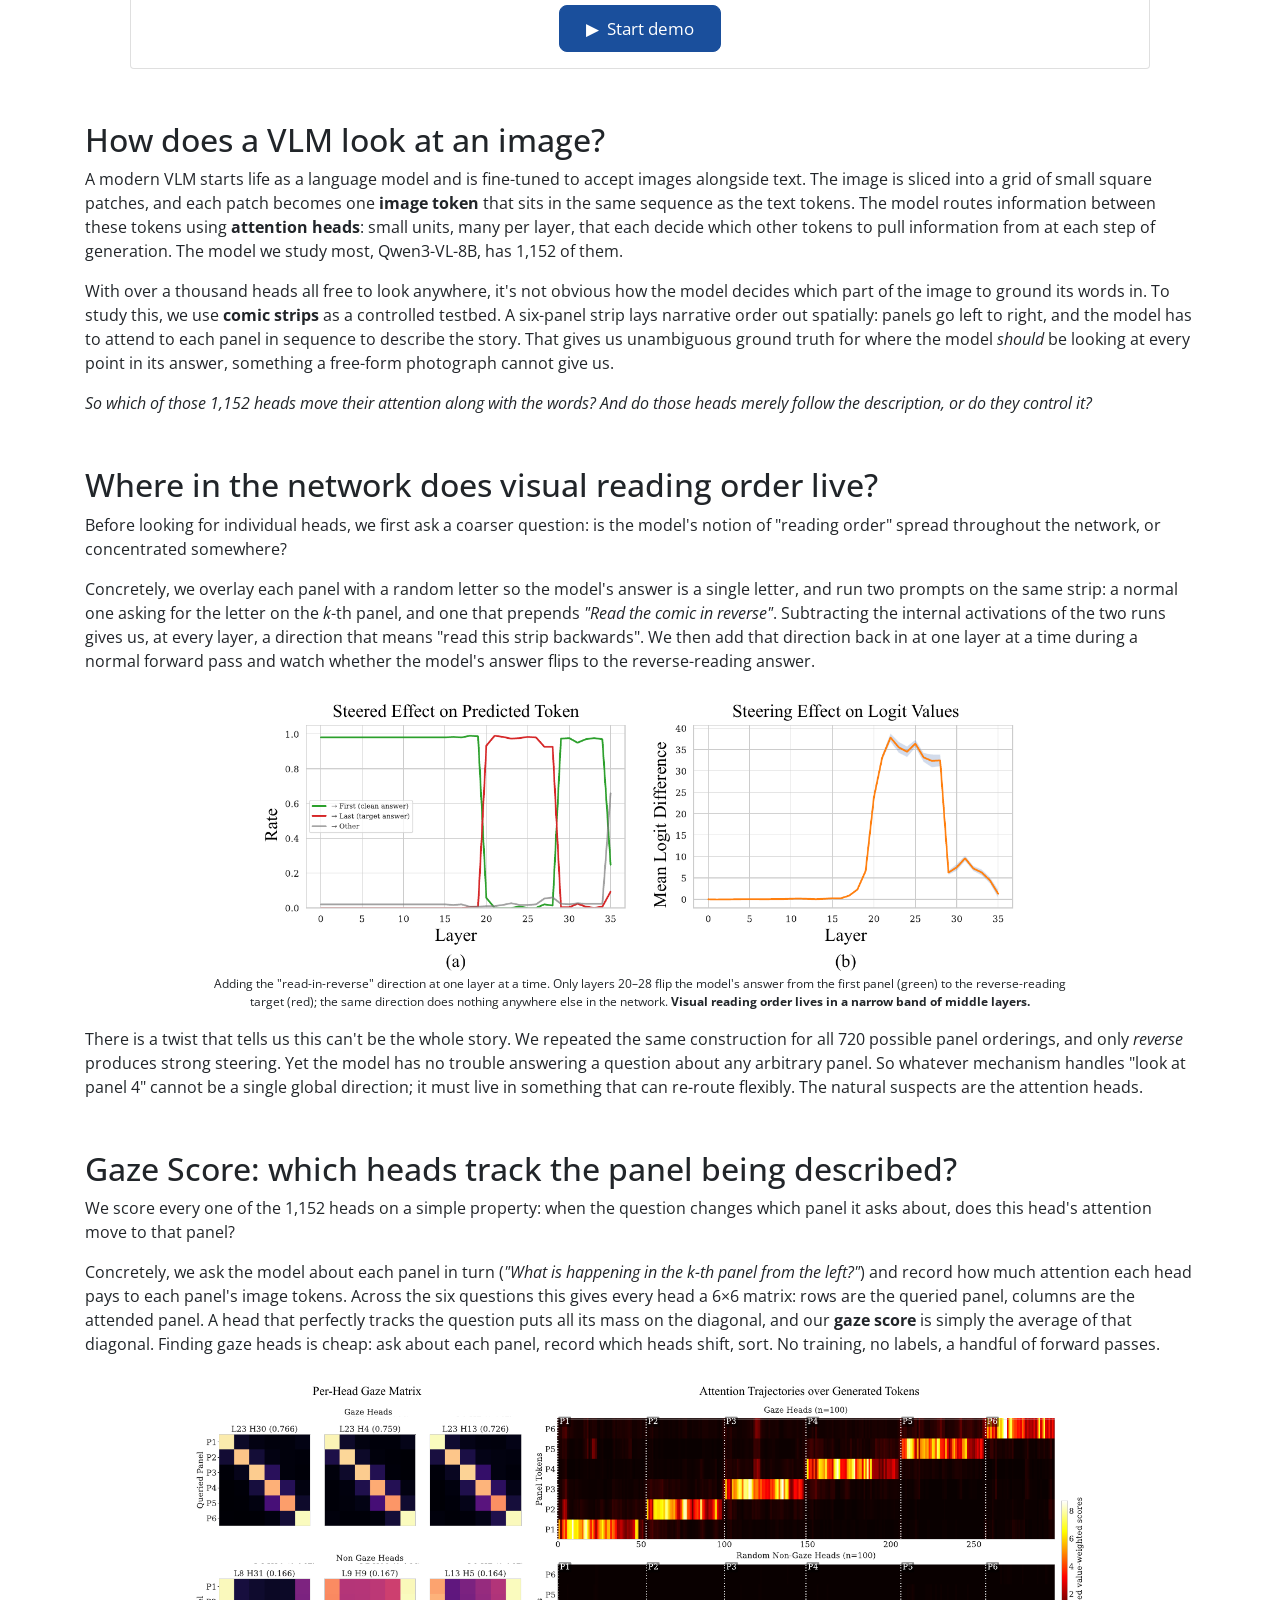
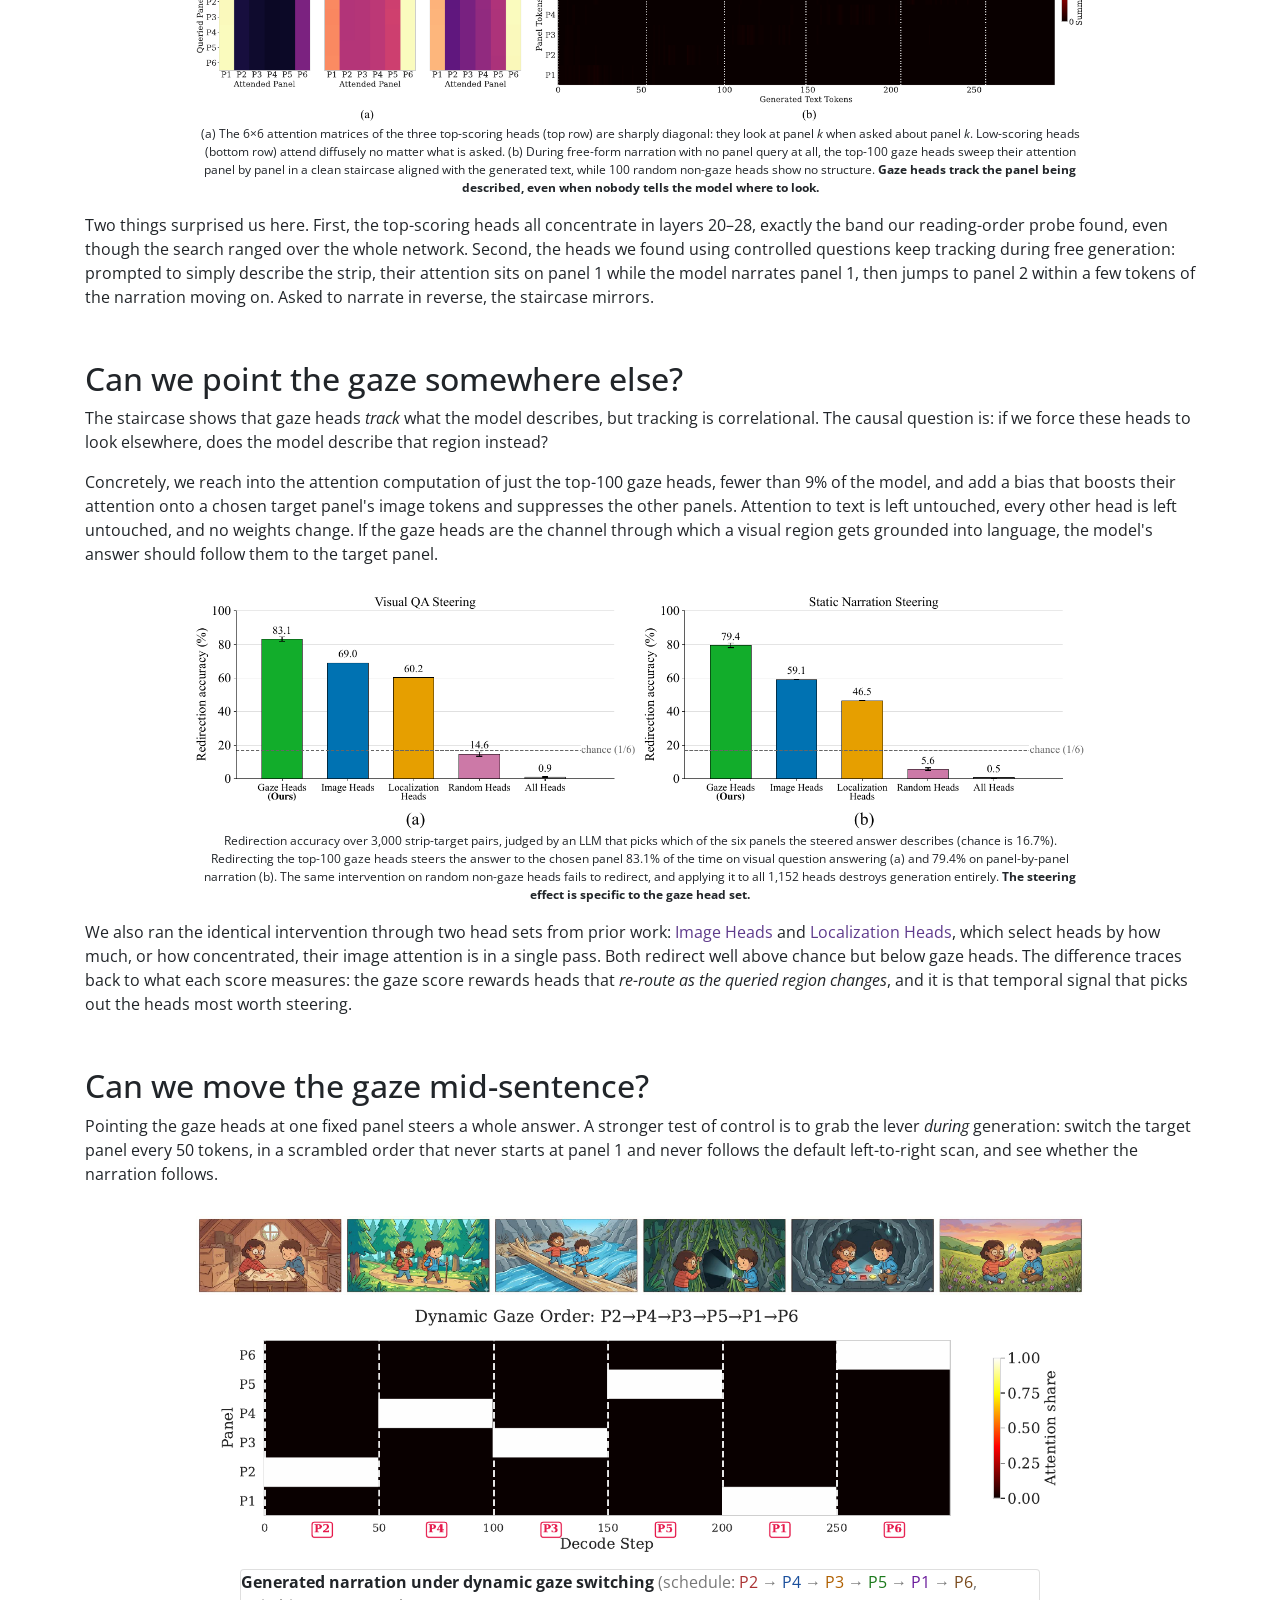
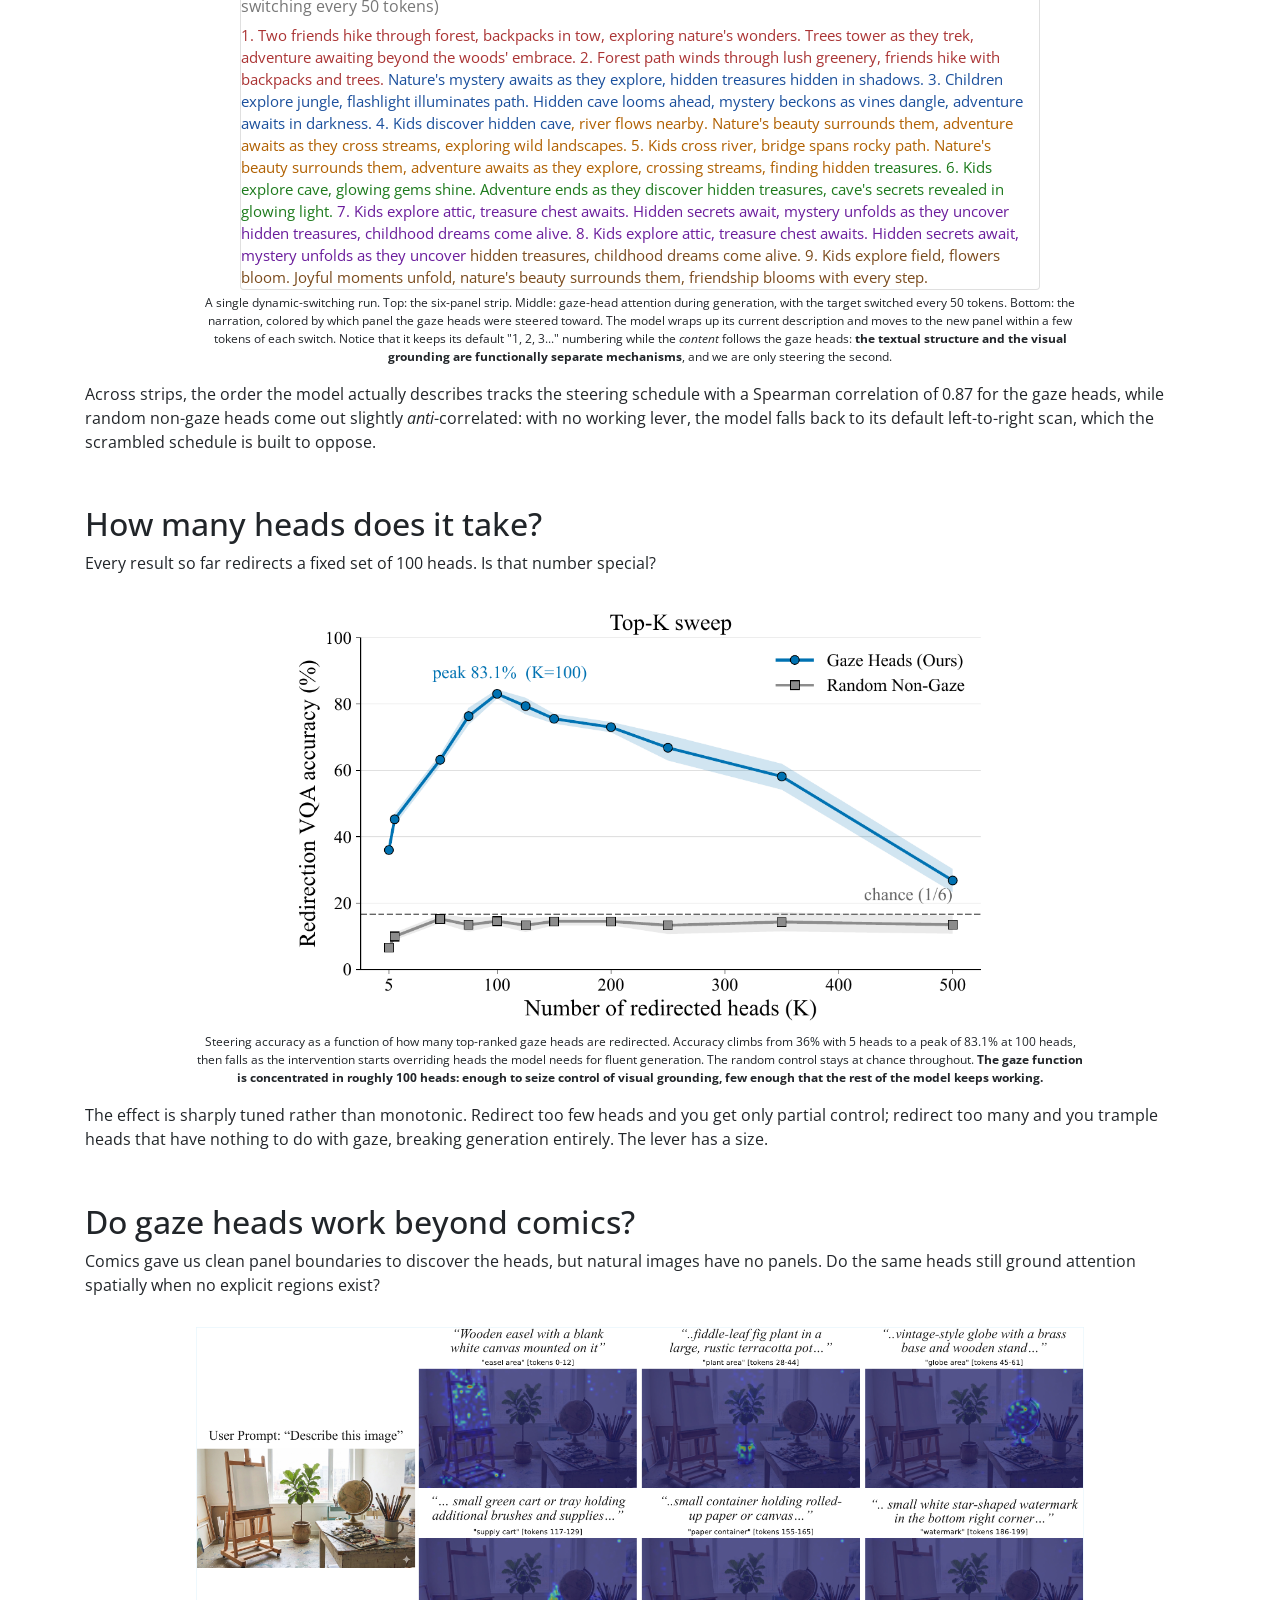
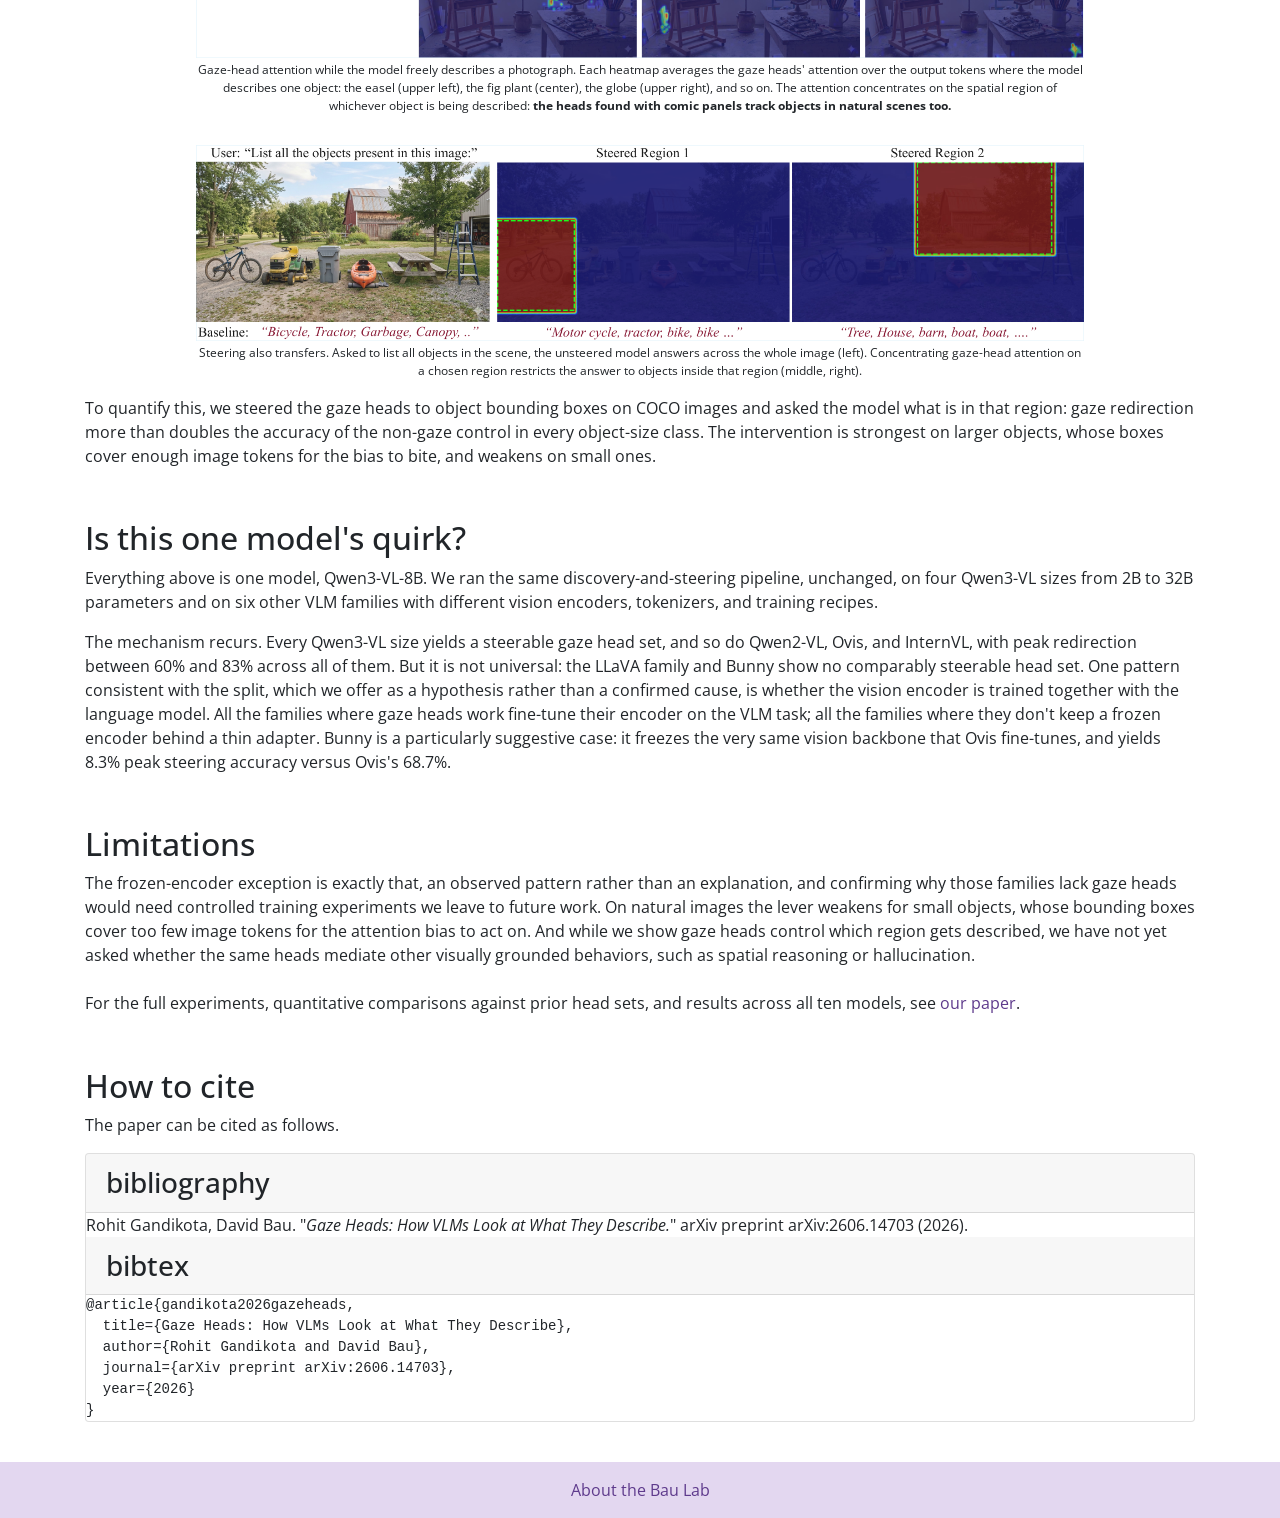
==== commit 8028301d: "citation added" ====
--- a/src/index.html
+++ b/src/index.html
@@ -76,8 +76,7 @@
 <div class="row justify-content-center text-center">
 
 <p>
-<!-- TODO: update arXiv link once the preprint is live -->
-<a href="https://arxiv.org/abs/XXXX.XXXXX" class="d-inline-block p-3 align-top" target="_blank"><img height="100" width="78" src="images/paper-thumb.png" style="border:1px solid; margin: 0 38px;" alt="ArXiv Preprint thumbnail" data-nothumb=""><br>ArXiv<br>Preprint</a>
+<a href="https://arxiv.org/abs/2606.14703" class="d-inline-block p-3 align-top" target="_blank"><img height="100" width="78" src="images/paper-thumb.png" style="border:1px solid; margin: 0 38px;" alt="ArXiv Preprint thumbnail" data-nothumb=""><br>ArXiv<br>Preprint</a>
 <!-- TODO: update GitHub repo link -->
 <a href="https://github.com/rohitgandikota/gaze-heads" class="d-inline-block p-3 align-top" target="_blank"><img height="100" width="78" src="images/code-thumb.png" style="border:1px solid; margin: 0 38px;" alt="Github code thumbnail" data-nothumb=""><br>Source Code<br>Github</a>
 <a href="https://huggingface.co/datasets/baulab/openai-comic-strips" class="d-inline-block p-3 align-top" target="_blank"><img height="100" width="140" src="images/data-thumb.png" style="border:1px solid; margin: 0 38px;" alt="Dataset thumbnail" data-nothumb=""><br>Comic Strips<br>Dataset</a>
@@ -394,8 +393,7 @@
 
   <p style="margin-top: 24px">For the full experiments, quantitative comparisons against prior
   head sets, and results across all ten models, see
-  <!-- TODO: update arXiv link -->
-  <a href="https://arxiv.org/abs/XXXX.XXXXX">our paper</a>.</p>
+  <a href="https://arxiv.org/abs/2606.14703">our paper</a>.</p>
 
 <h2>How to cite</h2>
 
@@ -407,7 +405,7 @@
 <div class="card-block">
 <p style="text-indent: -3em; margin-left: 3em;" class="card-text clickselect">
 Rohit Gandikota, David Bau. "<em>Gaze Heads: How VLMs Look at What They Describe.</em>"
-arXiv preprint (2026).
+arXiv preprint arXiv:2606.14703 (2026).
 </p>
 </div>
 <h3 class="card-header">bibtex</h3>
@@ -416,7 +414,7 @@
 @article{gandikota2026gazeheads,
   title={Gaze Heads: How VLMs Look at What They Describe},
   author={Rohit Gandikota and David Bau},
-  journal={arXiv preprint arXiv:XXXX.XXXXX},
+  journal={arXiv preprint arXiv:2606.14703},
   year={2026}
 }
 </pre>
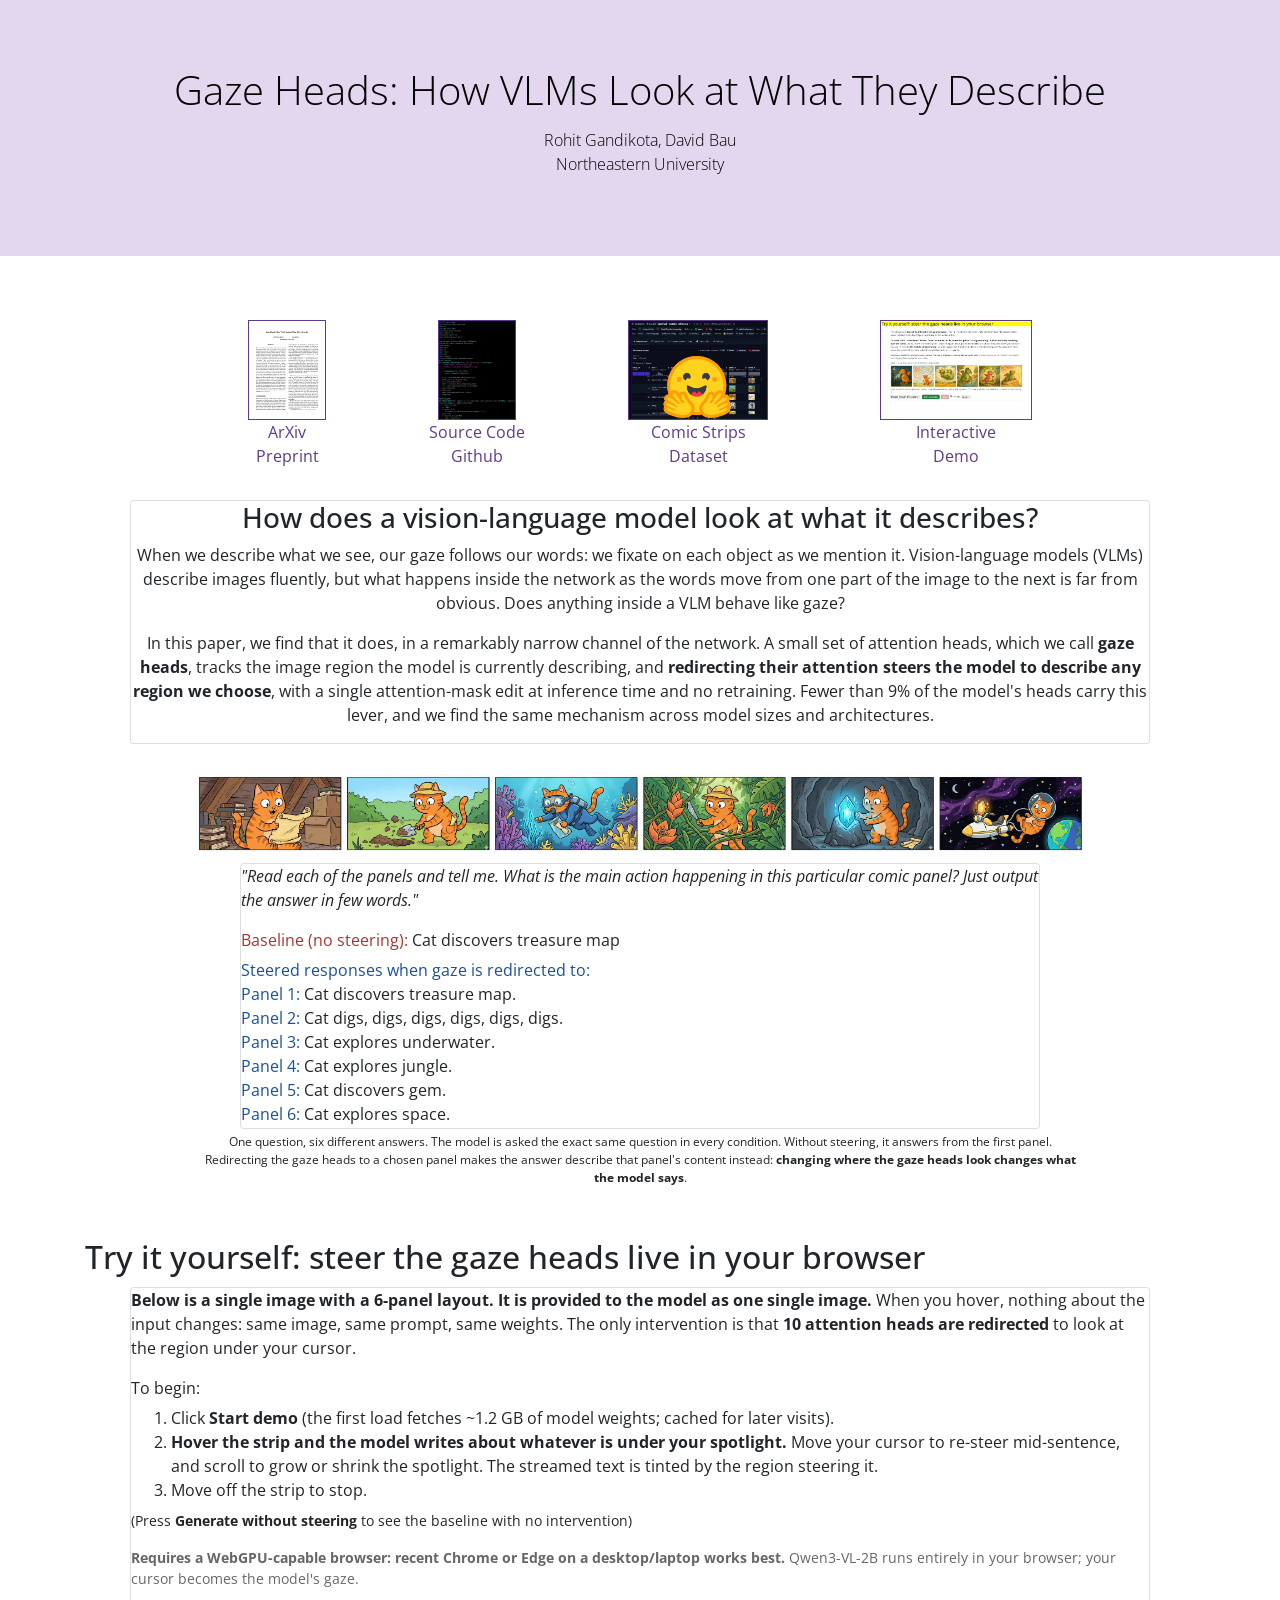
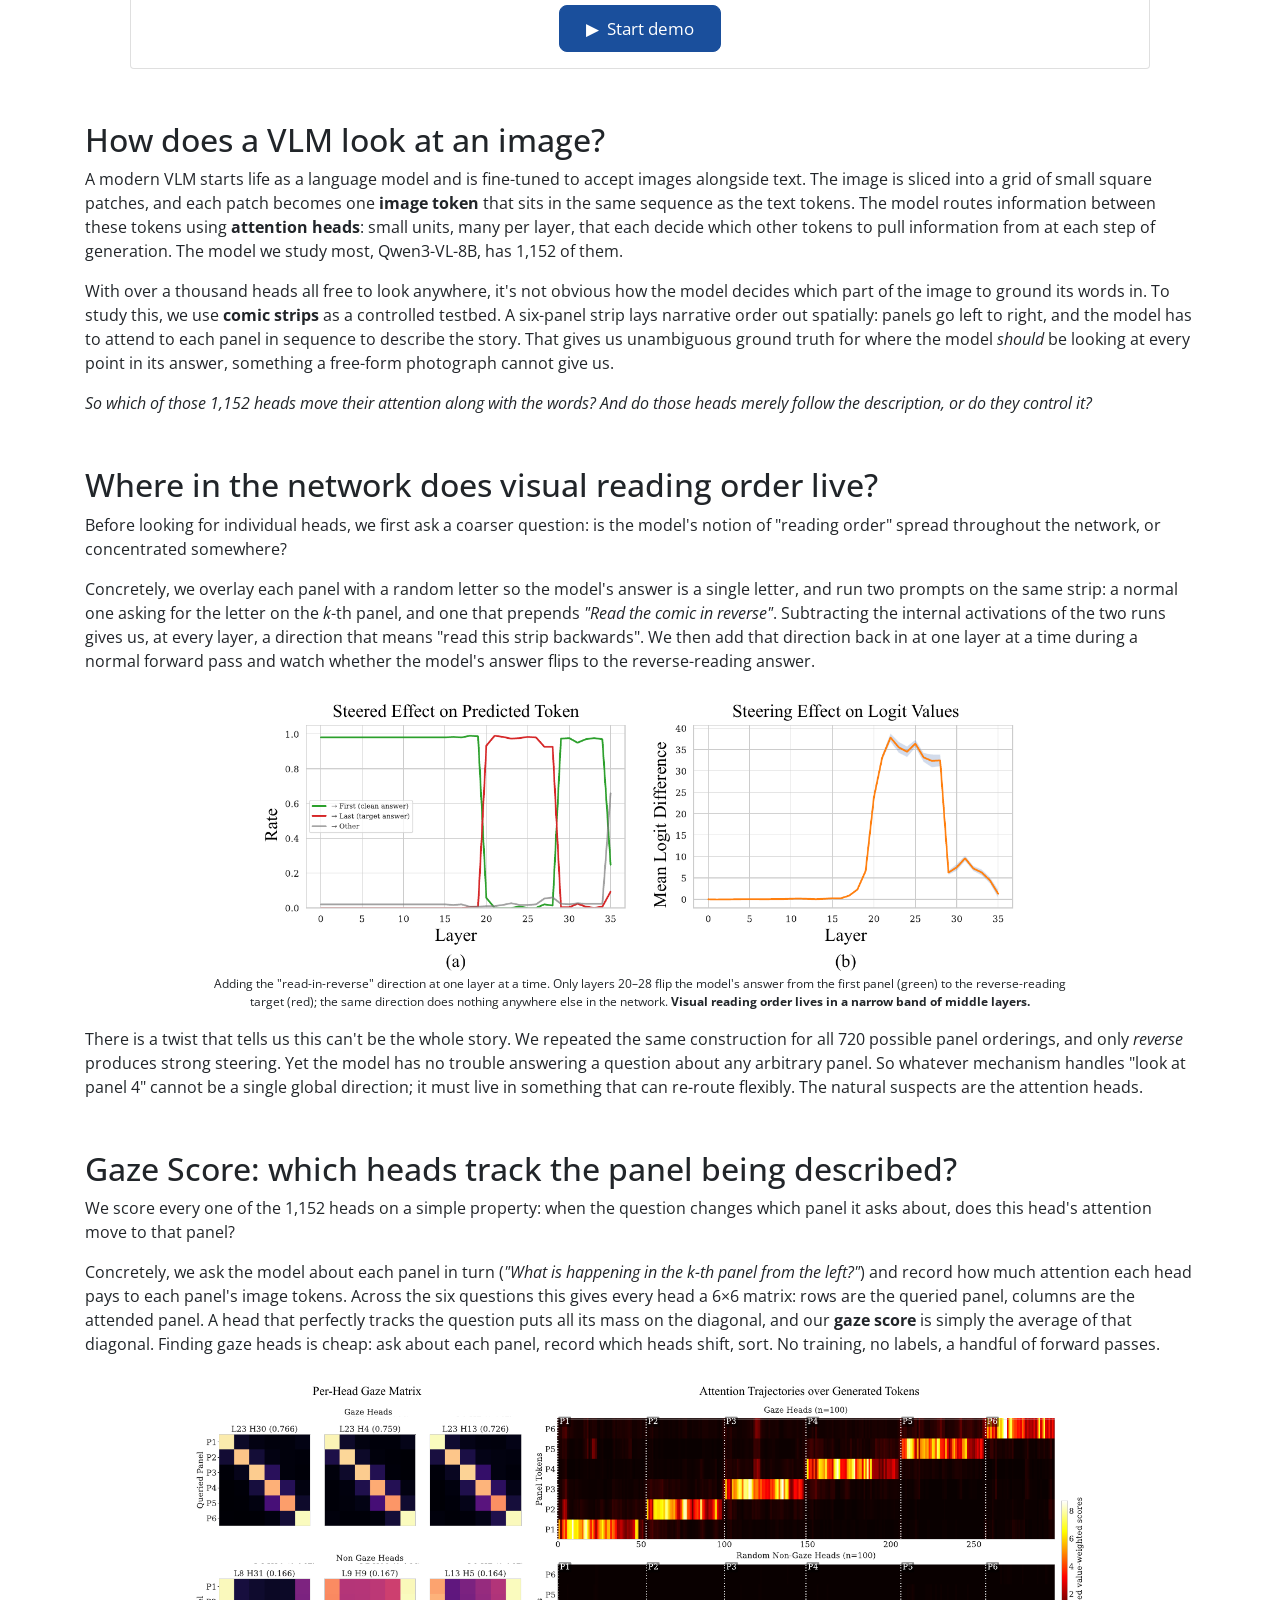
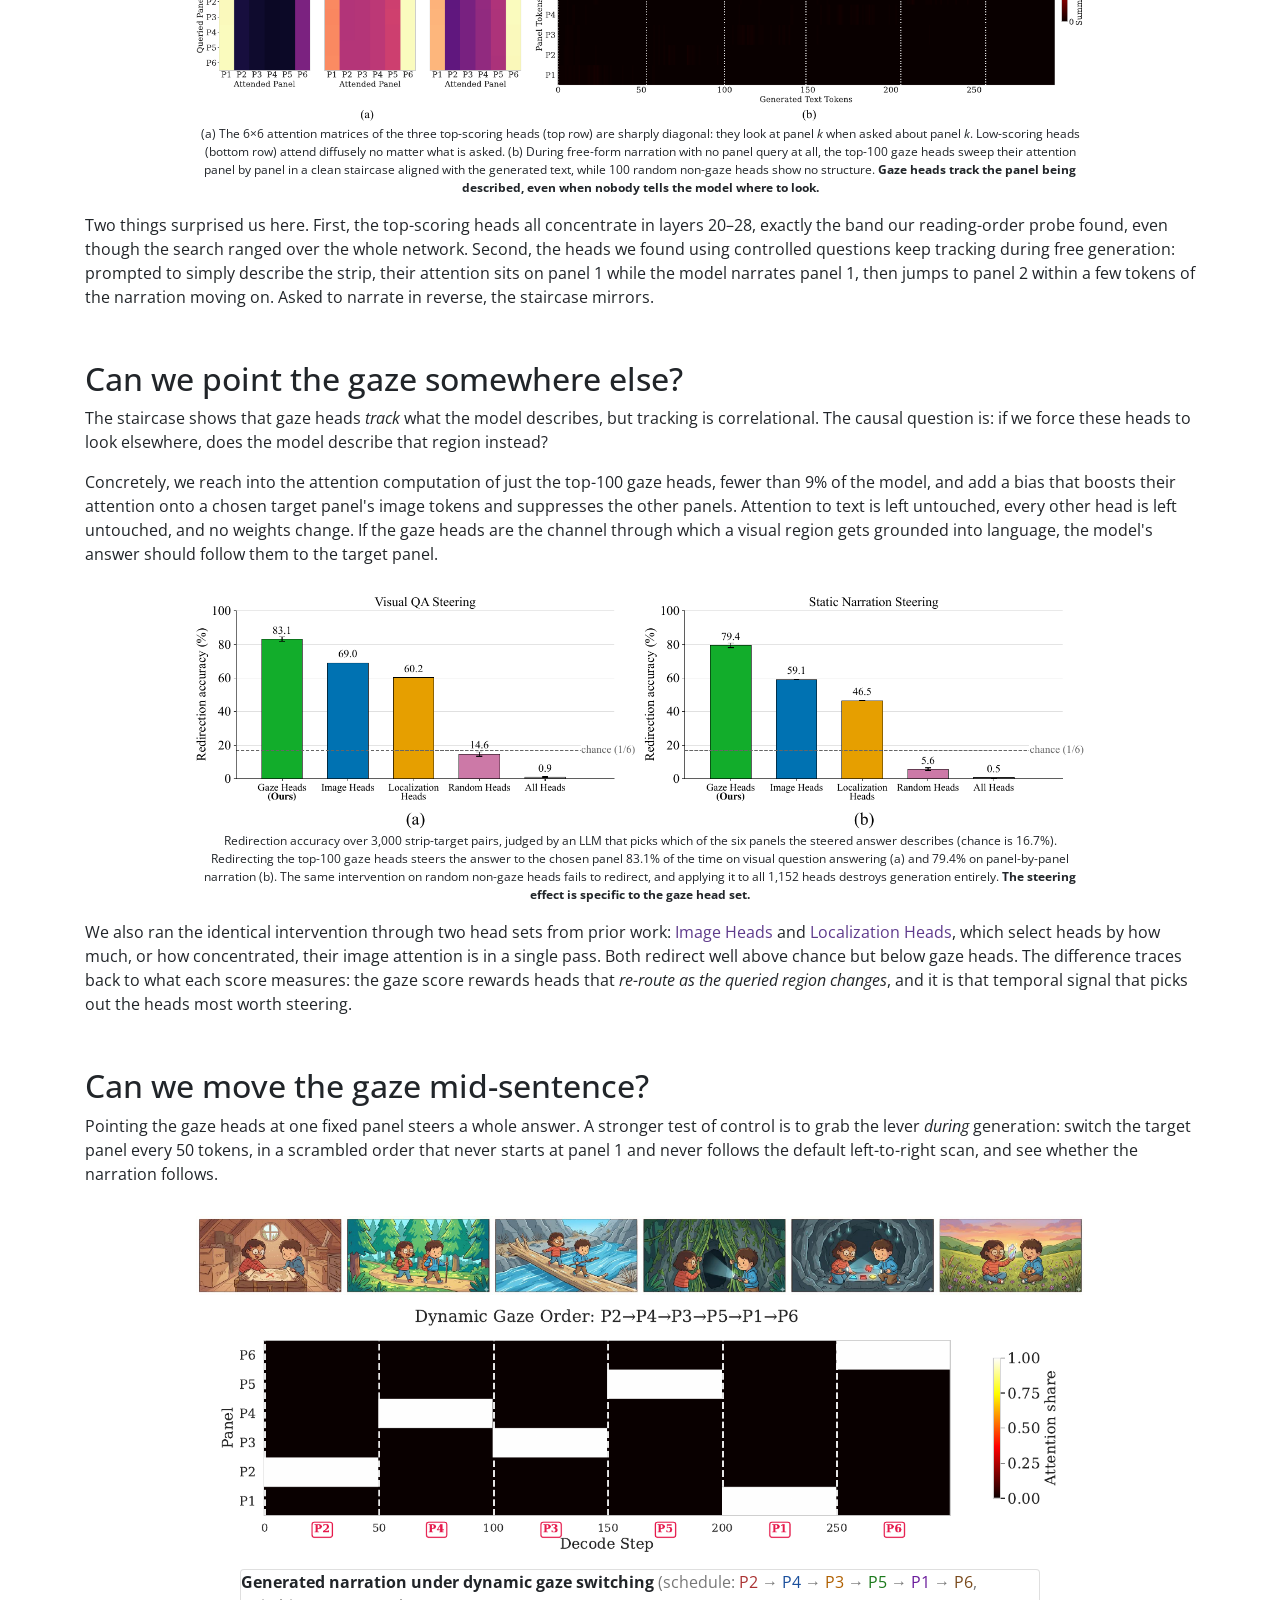
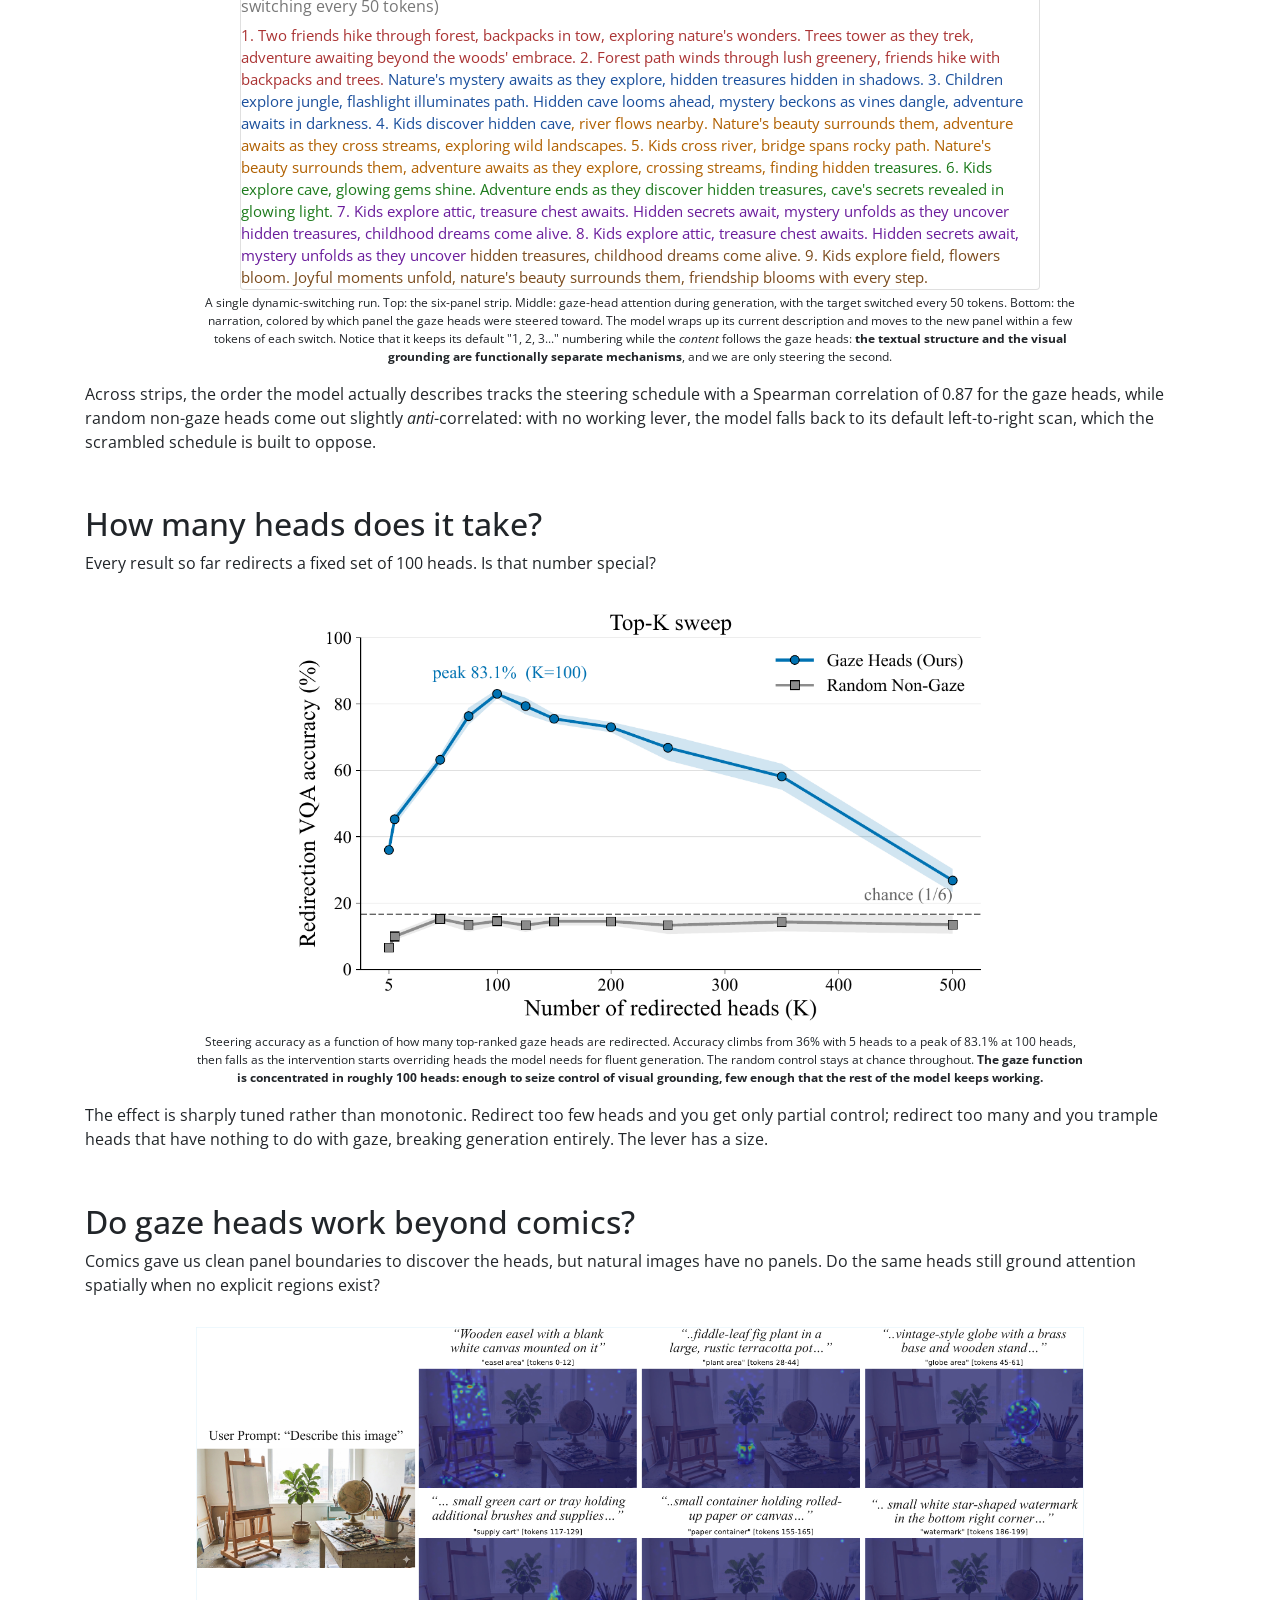
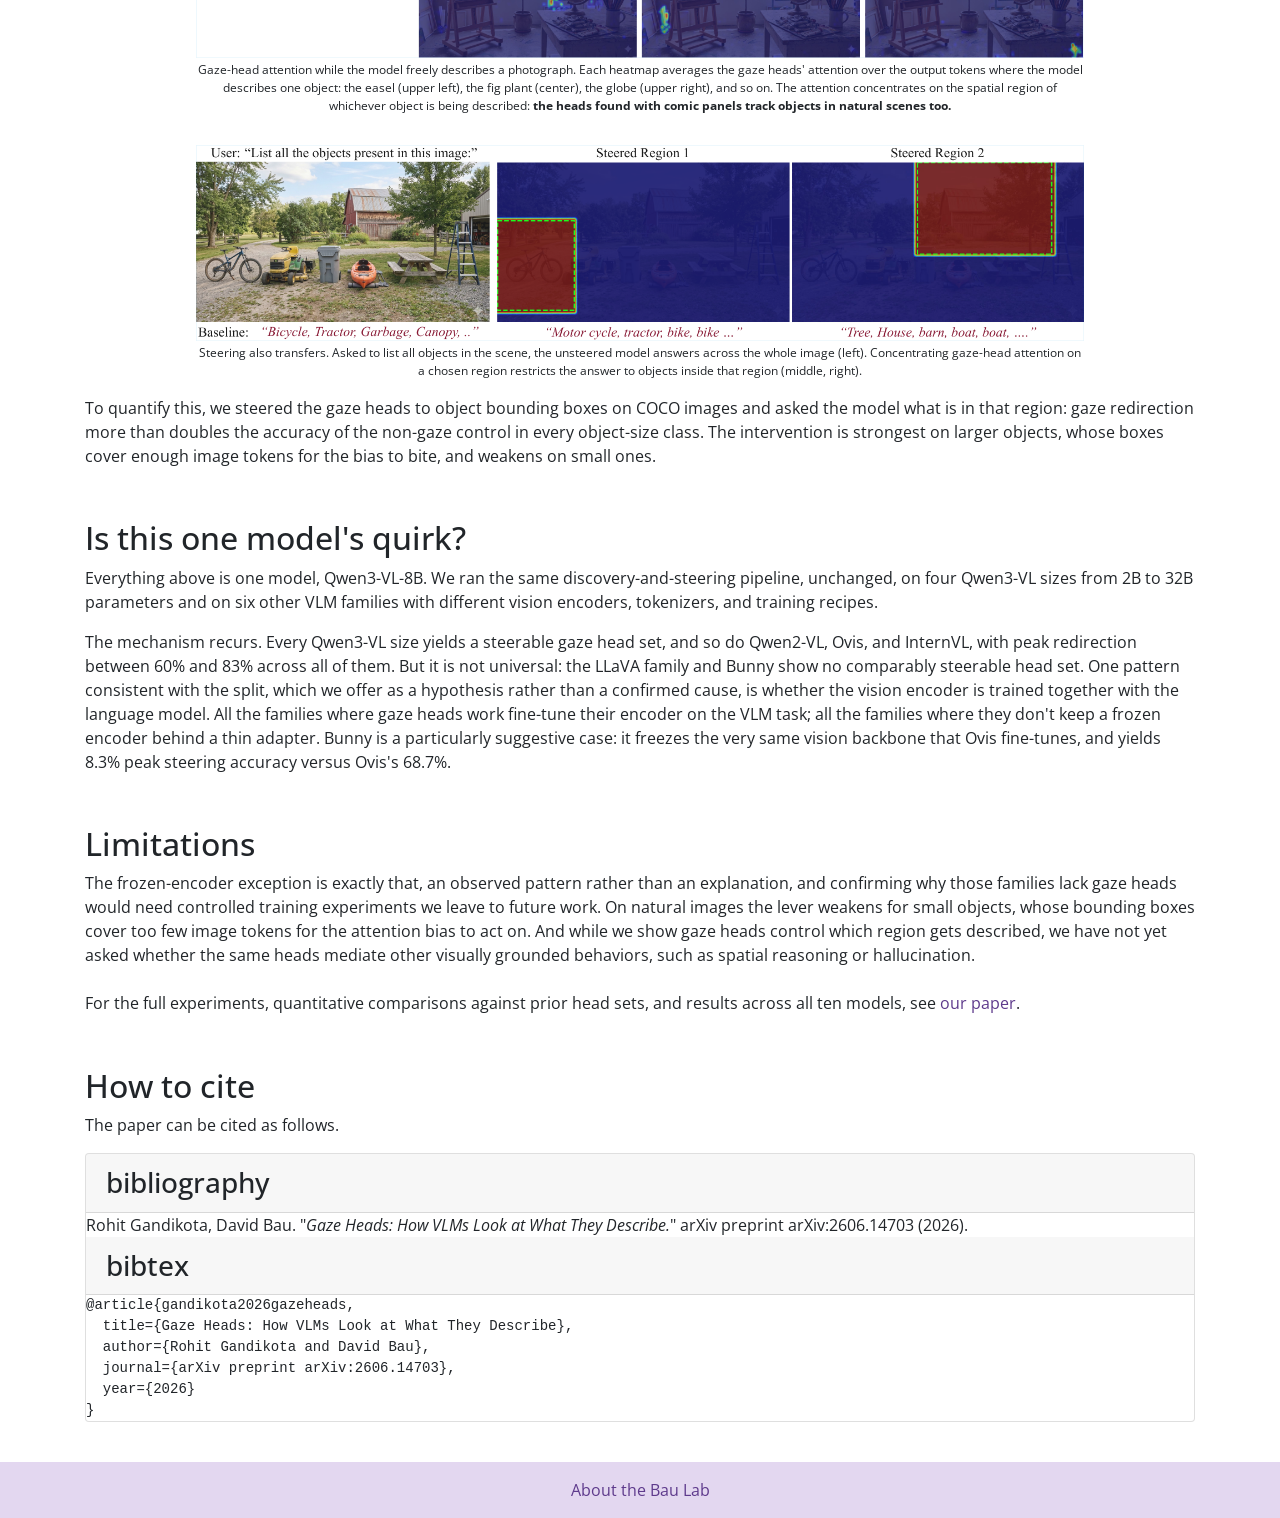
==== commit 00a823f4: "update to demo" ====
--- a/src/index.html
+++ b/src/index.html
@@ -137,14 +137,15 @@
         the model as one single image.</b> When you hover, nothing about the
         input changes: same image, same prompt, same weights. The only
         intervention is that <b>10 attention heads are redirected</b> to look
-        at the panel under your cursor.</p>
+        at the region under your cursor.</p>
       <p style="margin-bottom: 6px;">To begin:</p>
       <ol style="margin-bottom: 8px;">
         <li>Click <b>Start demo</b> (the first load fetches ~1.2&nbsp;GB of
           model weights; cached for later visits).</li>
-        <li><b>Hover over any panel</b> and the model starts writing about it.
-          Move your cursor mid-sentence to re-steer it; the streamed text is
-          tinted by the panel steering it.</li>
+        <li><b>Hover the strip and the model writes about whatever is under
+          your spotlight.</b> Move your cursor to re-steer mid-sentence, and
+          scroll to grow or shrink the spotlight. The streamed text is tinted
+          by the region steering it.</li>
         <li>Move off the strip to stop.</li>
       </ol>
       <p style="font-size: 14px;">(Press <b>Generate without steering</b> to
@@ -181,7 +182,7 @@
     btn.textContent = 'Starting\u2026';
     try {
       // Bump ?v= on demo.js changes so returning visitors never get a stale module.
-      var mod = await import('./demo/demo.js?v=19');
+      var mod = await import('./demo/demo.js?v=23');
       btn.style.display = 'none';
       await mod.start(document.getElementById('gazedemo-body'));
     } catch (e) {
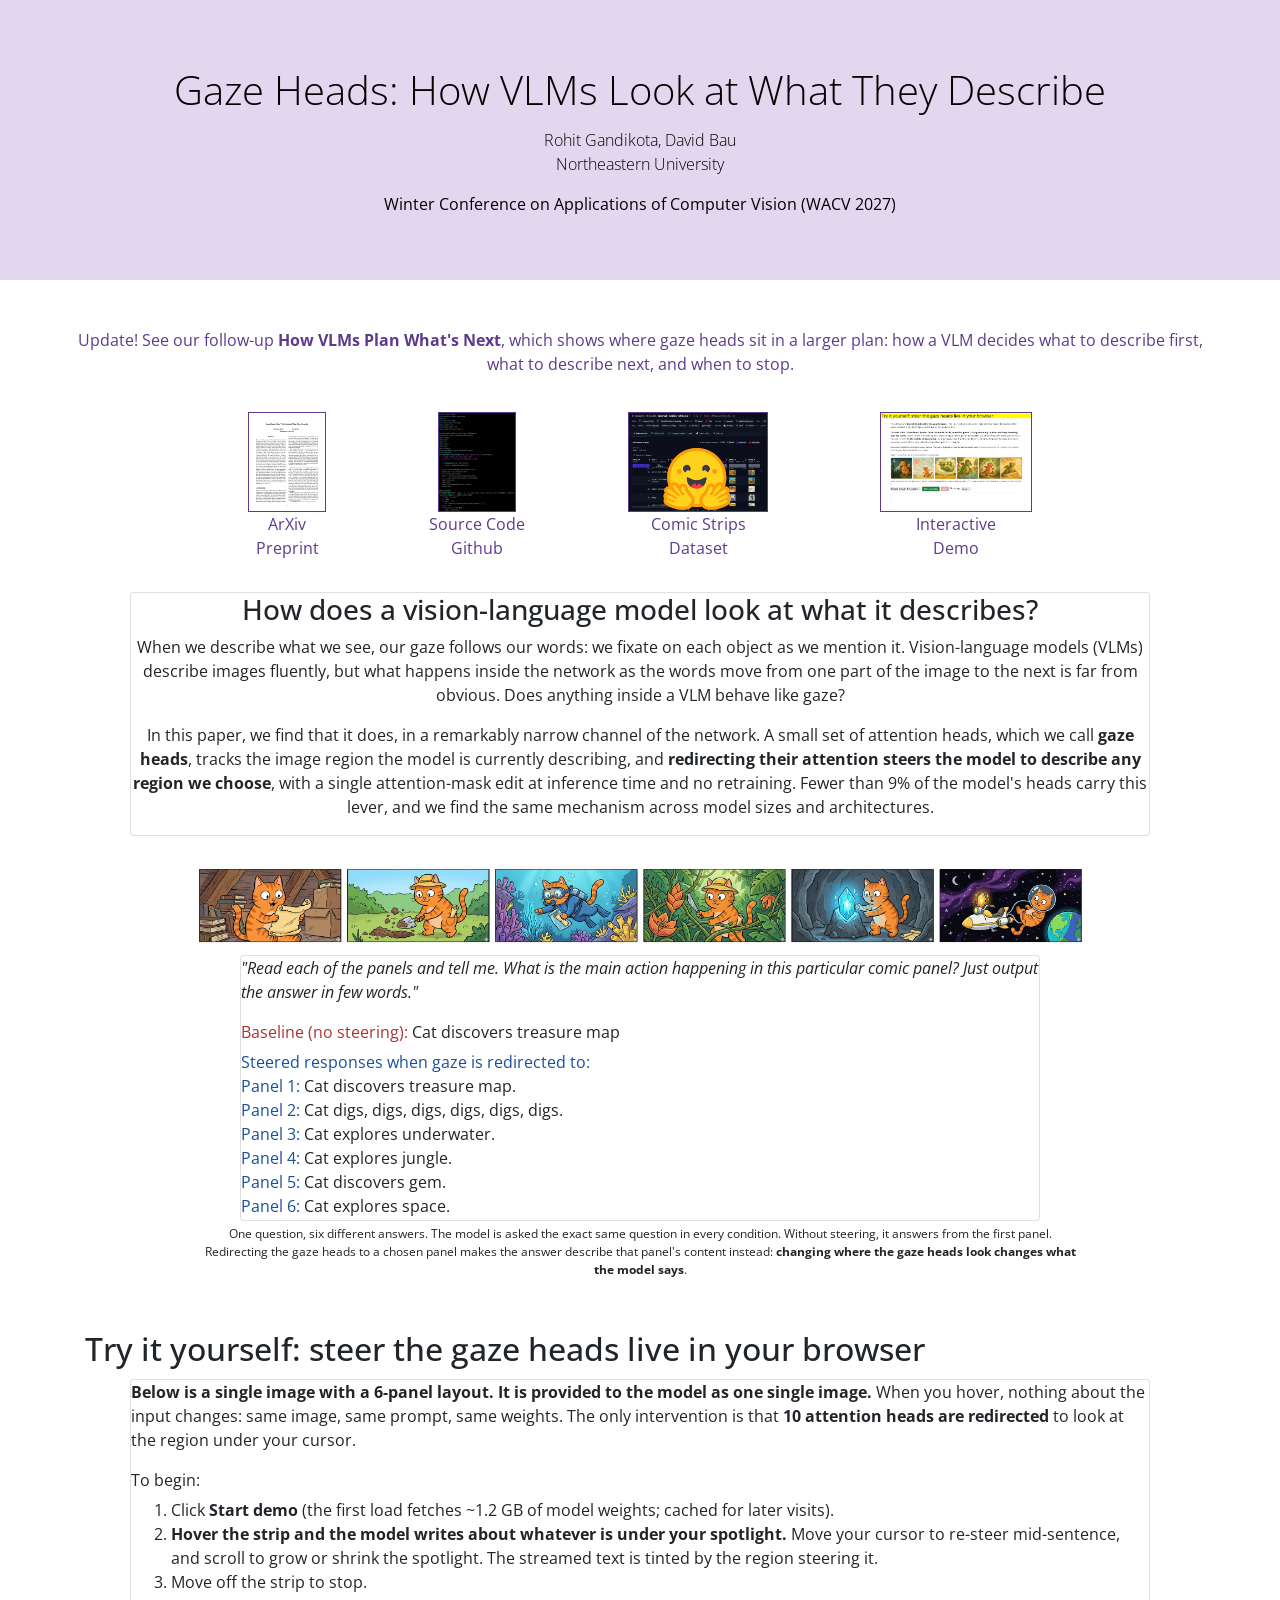
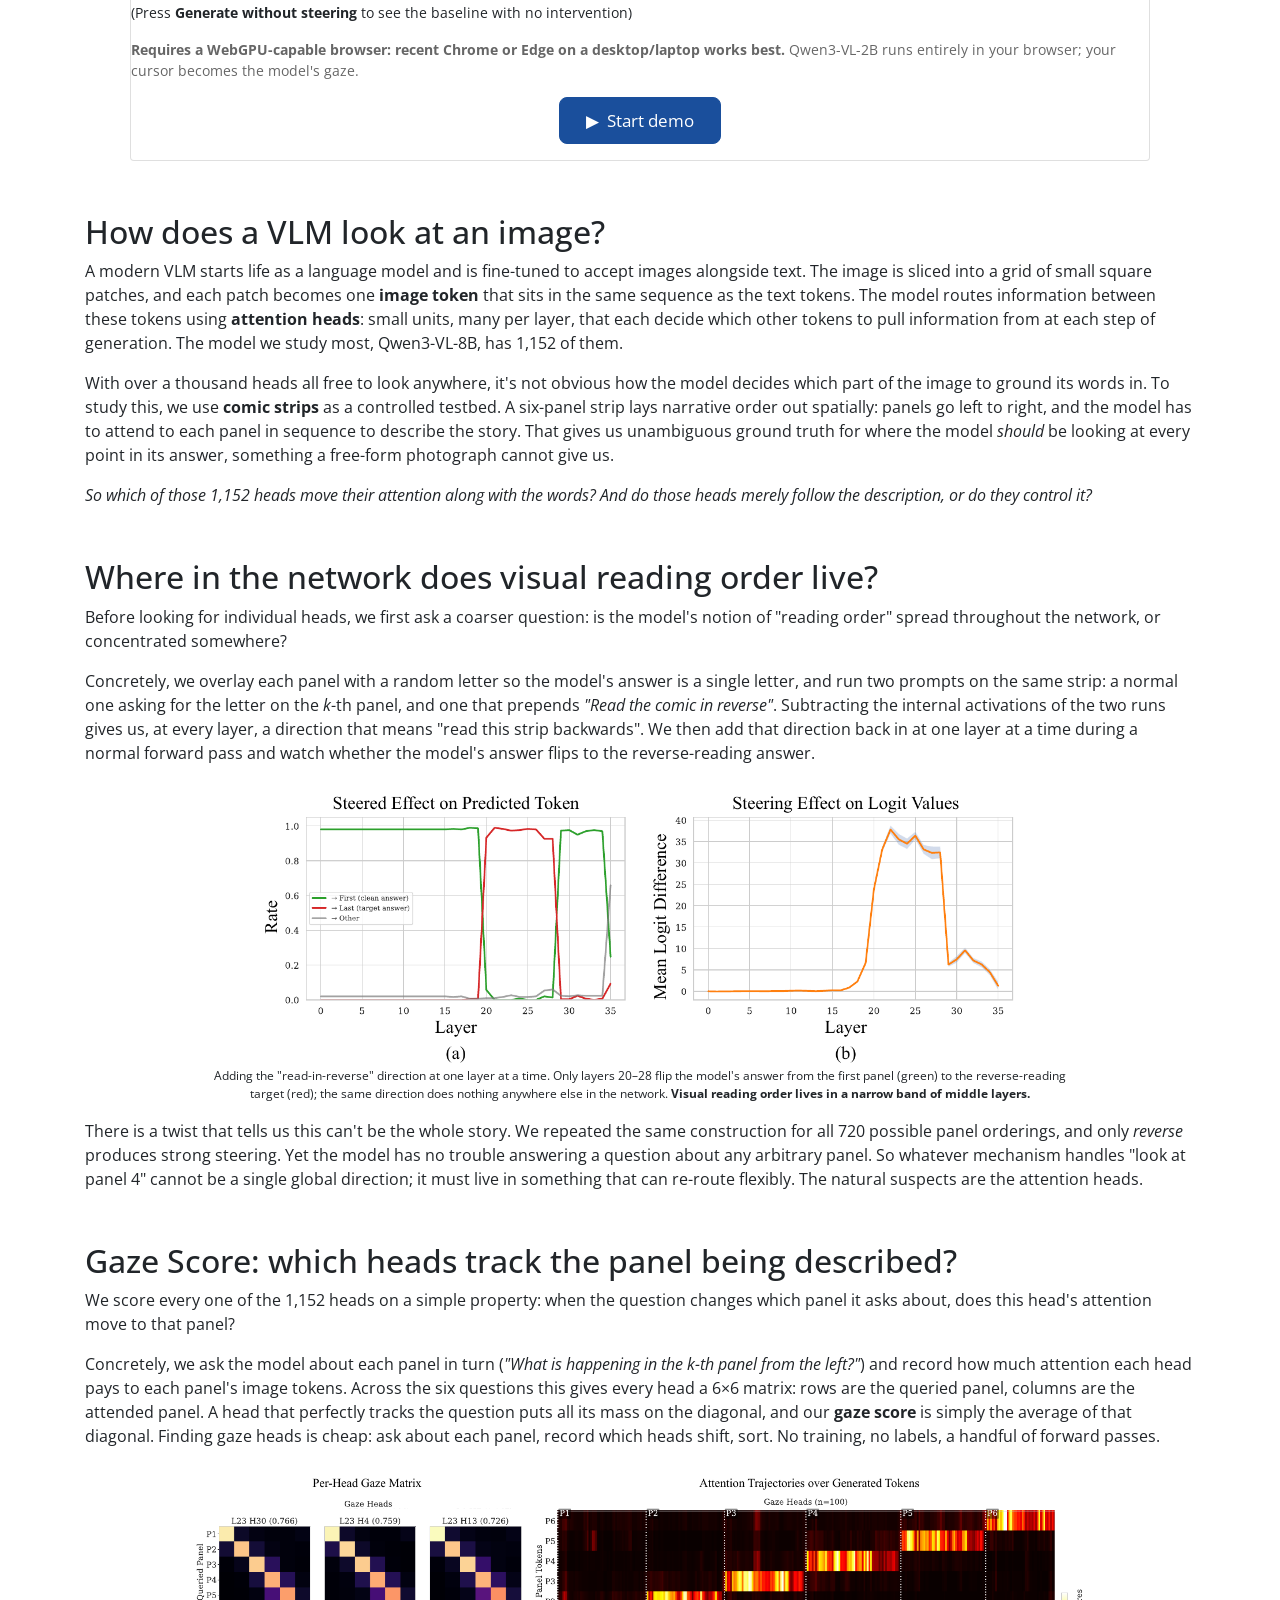
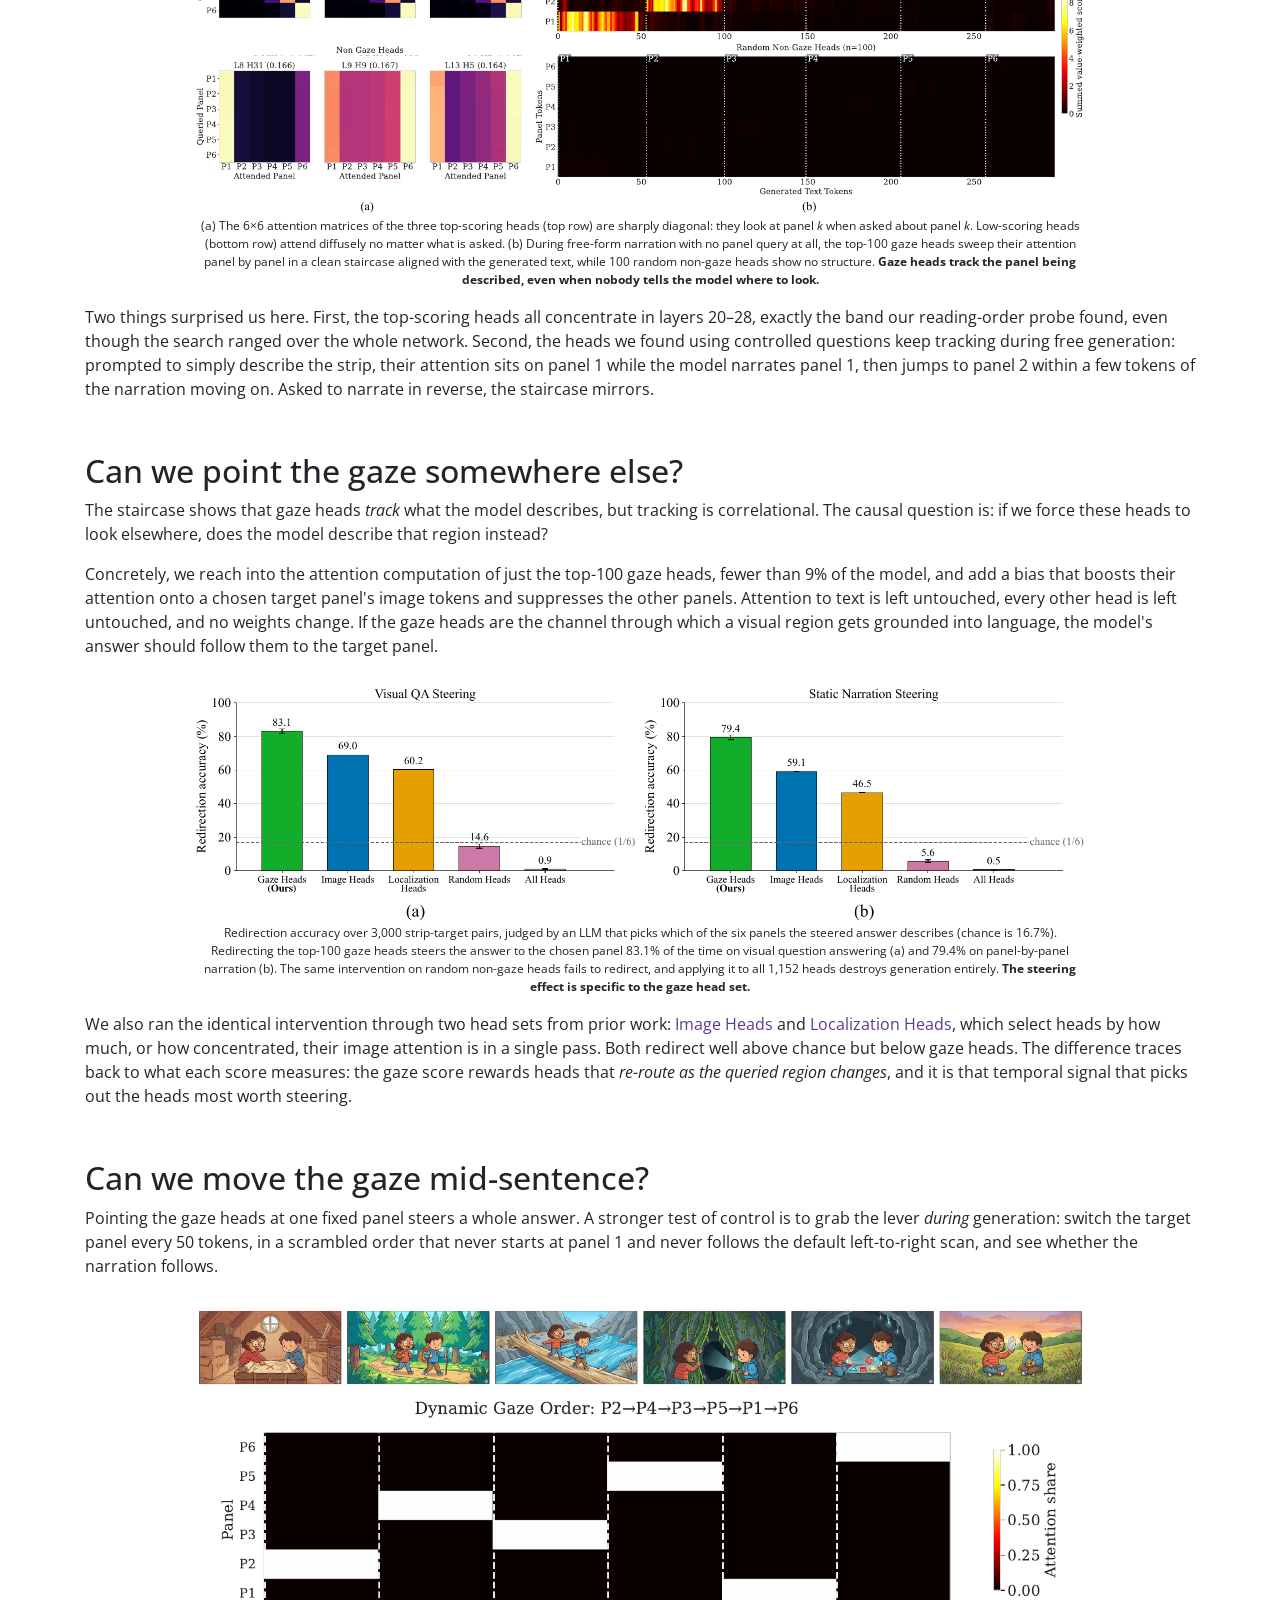
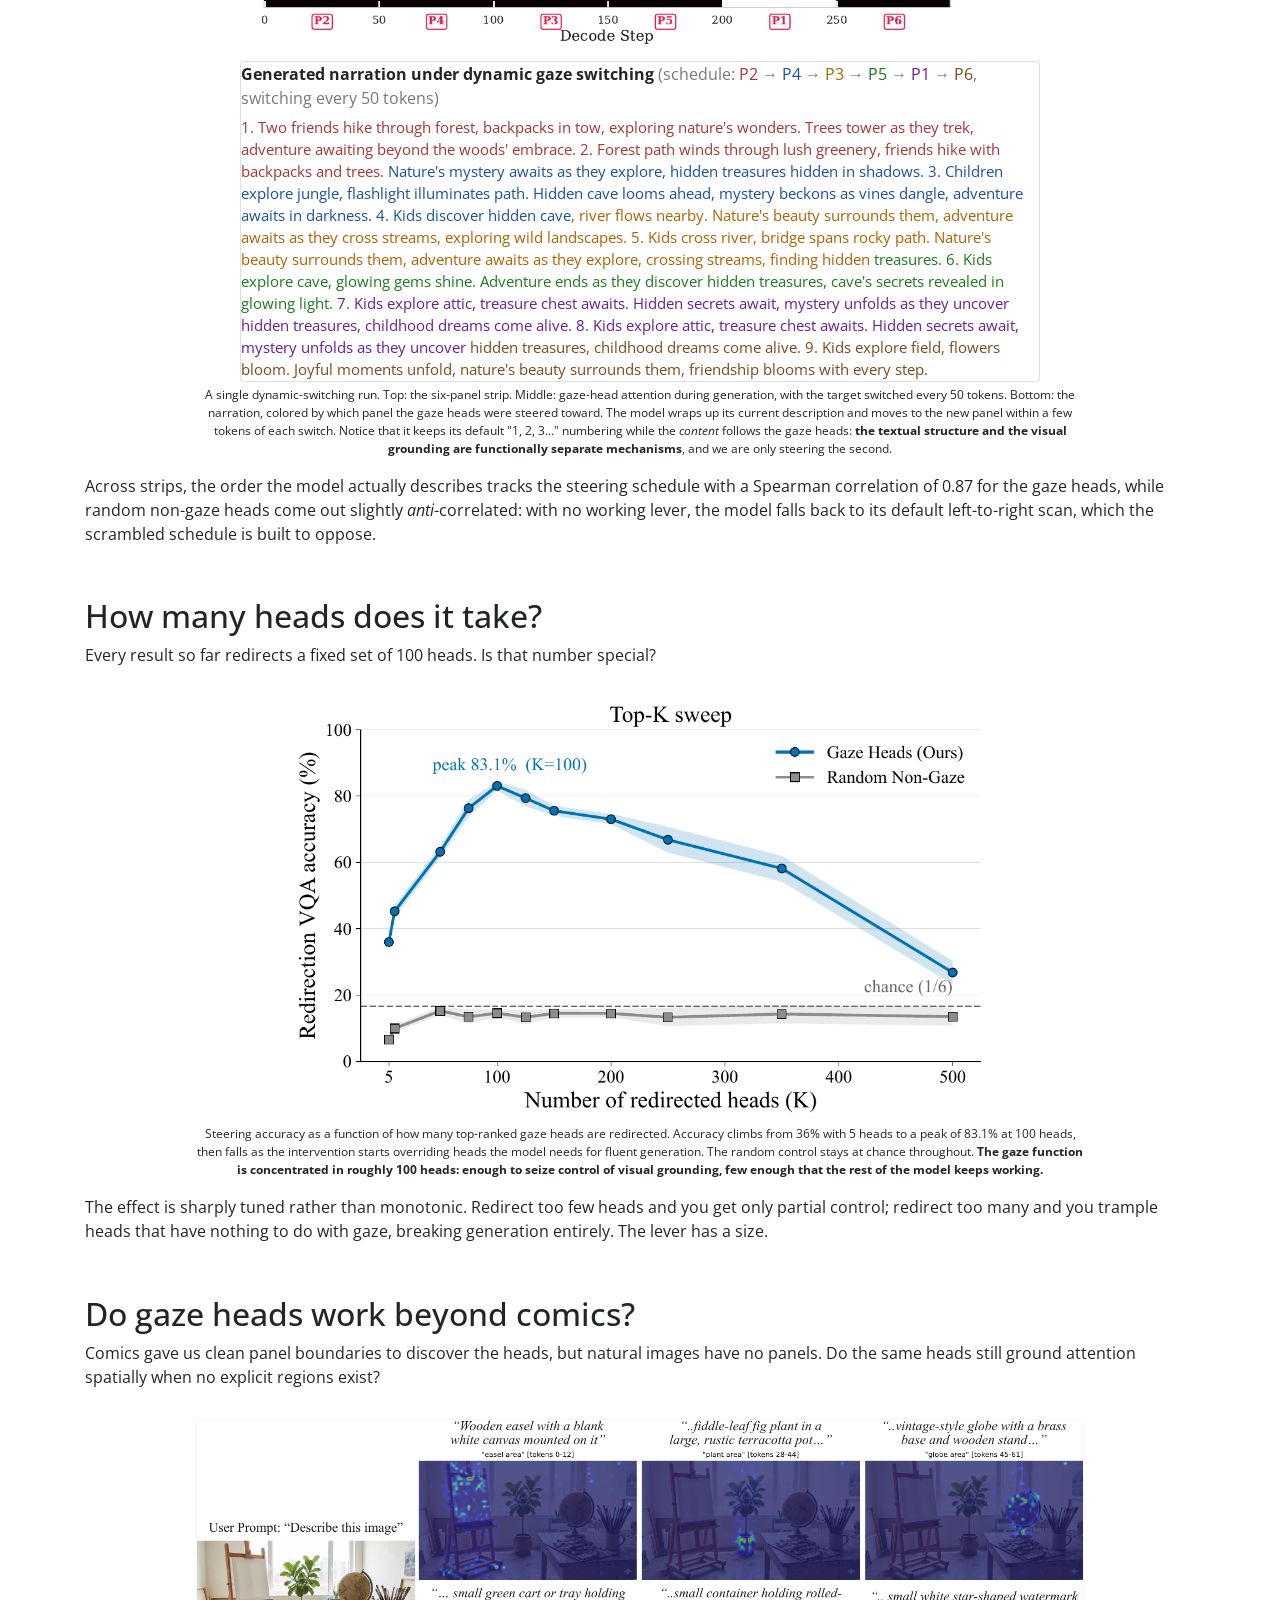
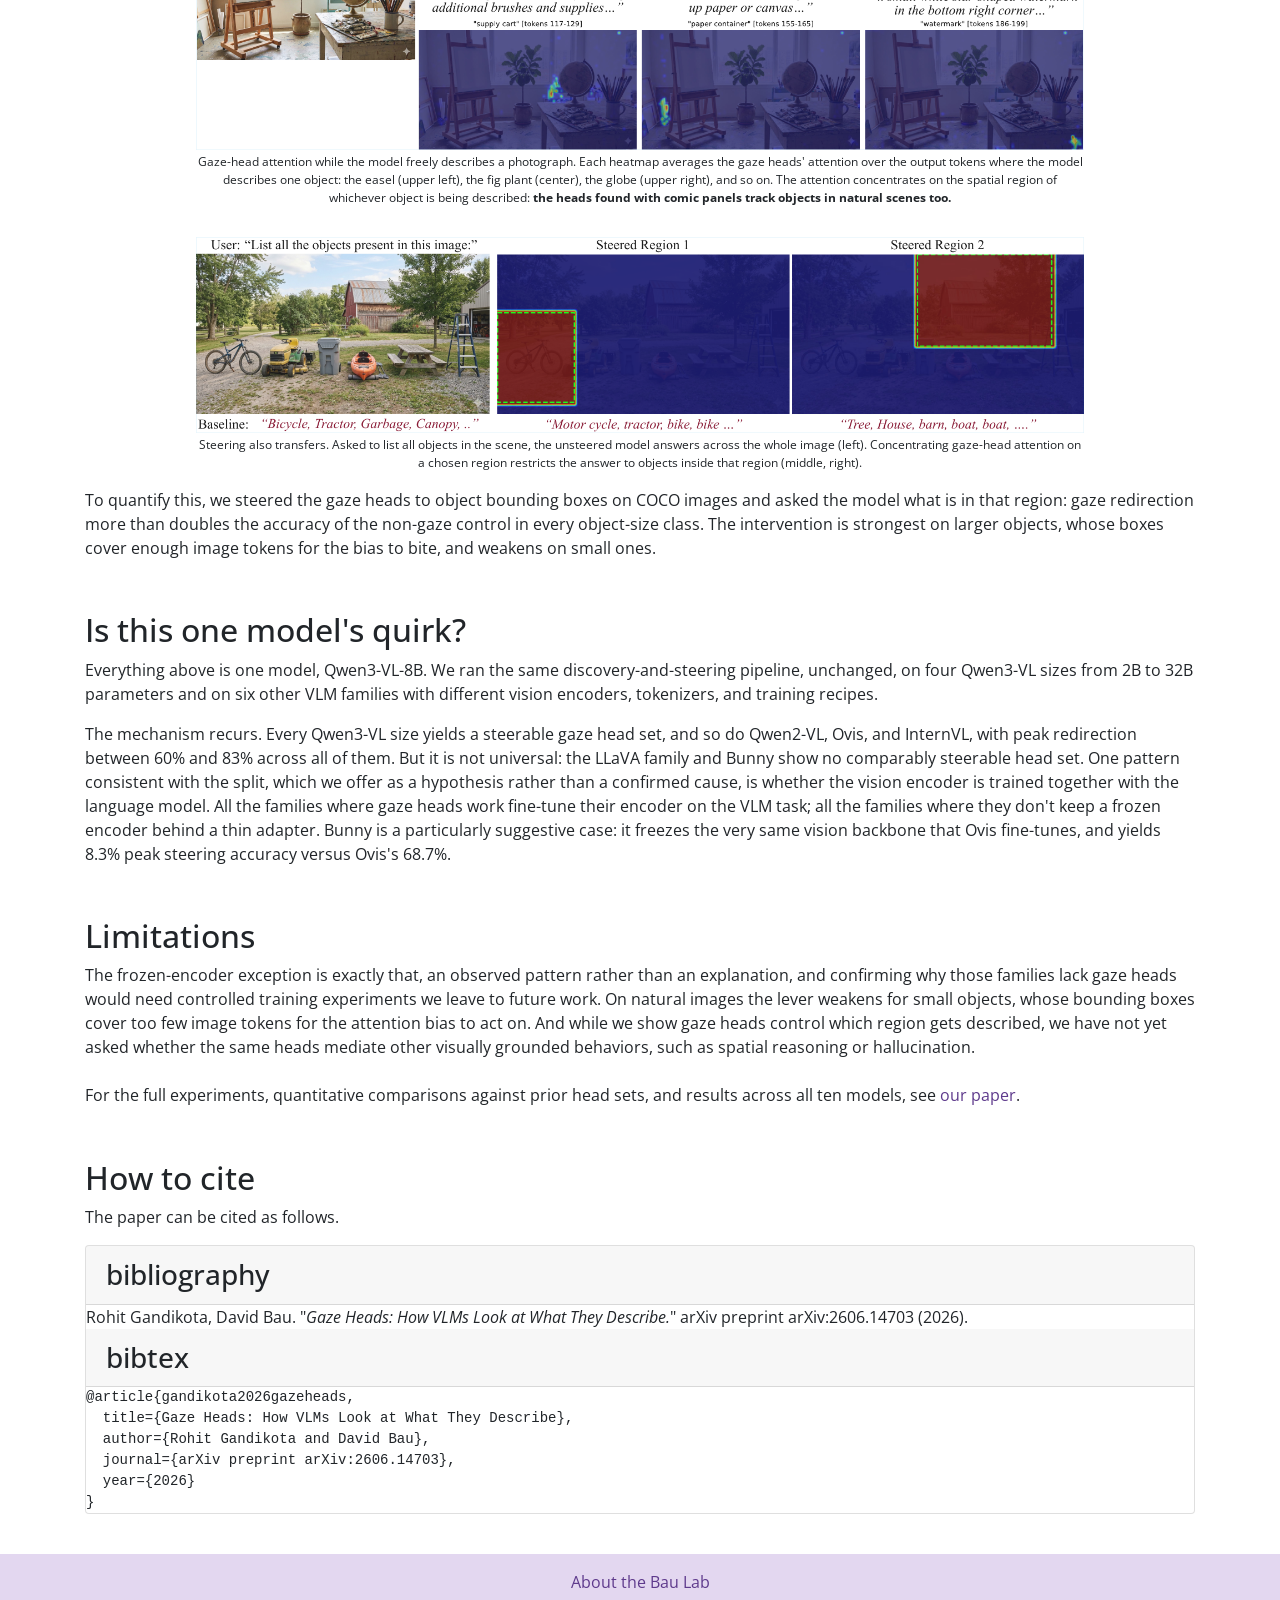
==== commit cadcc1d3: "Add the WACV 2027 venue line and a link to the follow-up, How VLMs Plan What's Next" ====
--- a/src/index.html
+++ b/src/index.html
@@ -69,12 +69,20 @@
   >Northeastern University</a></nobr>
 
 </address>
+ <center>
+  Winter Conference on Applications of Computer Vision
+  <a href="https://wacv.thecvf.com/Conferences/2027">(WACV 2027)</a>
+</center>
  </div>
 </div><!-- end nd-pageheader -->
 
 <div class="container">
 <div class="row justify-content-center text-center">
 
+<p class="text-center" style="flex: 0 0 100%; max-width: 100%; margin-bottom: 20px">
+<a href="https://plan.baulab.info/"
+   >Update!  See our follow-up <b>How VLMs Plan What's Next</b>, which shows where gaze heads sit in a larger plan: how a VLM decides what to describe first, what to describe next, and when to stop.</a>
+</p>
 <p>
 <a href="https://arxiv.org/abs/2606.14703" class="d-inline-block p-3 align-top" target="_blank"><img height="100" width="78" src="images/paper-thumb.png" style="border:1px solid; margin: 0 38px;" alt="ArXiv Preprint thumbnail" data-nothumb=""><br>ArXiv<br>Preprint</a>
 <!-- TODO: update GitHub repo link -->
@@ -182,9 +190,9 @@
     btn.textContent = 'Starting\u2026';
     try {
       // Bump ?v= on demo.js changes so returning visitors never get a stale module.
-      var mod = await import('./demo/demo.js?v=23');
+      var mod = await import('./demo/demo.js?v=30');
       btn.style.display = 'none';
-      await mod.start(document.getElementById('gazedemo-body'));
+      await mod.start(document.getElementById('gazedemo-body'), { headModes: true });
     } catch (e) {
       btn.disabled = false;
       btn.textContent = '\u25B6  Start demo';
